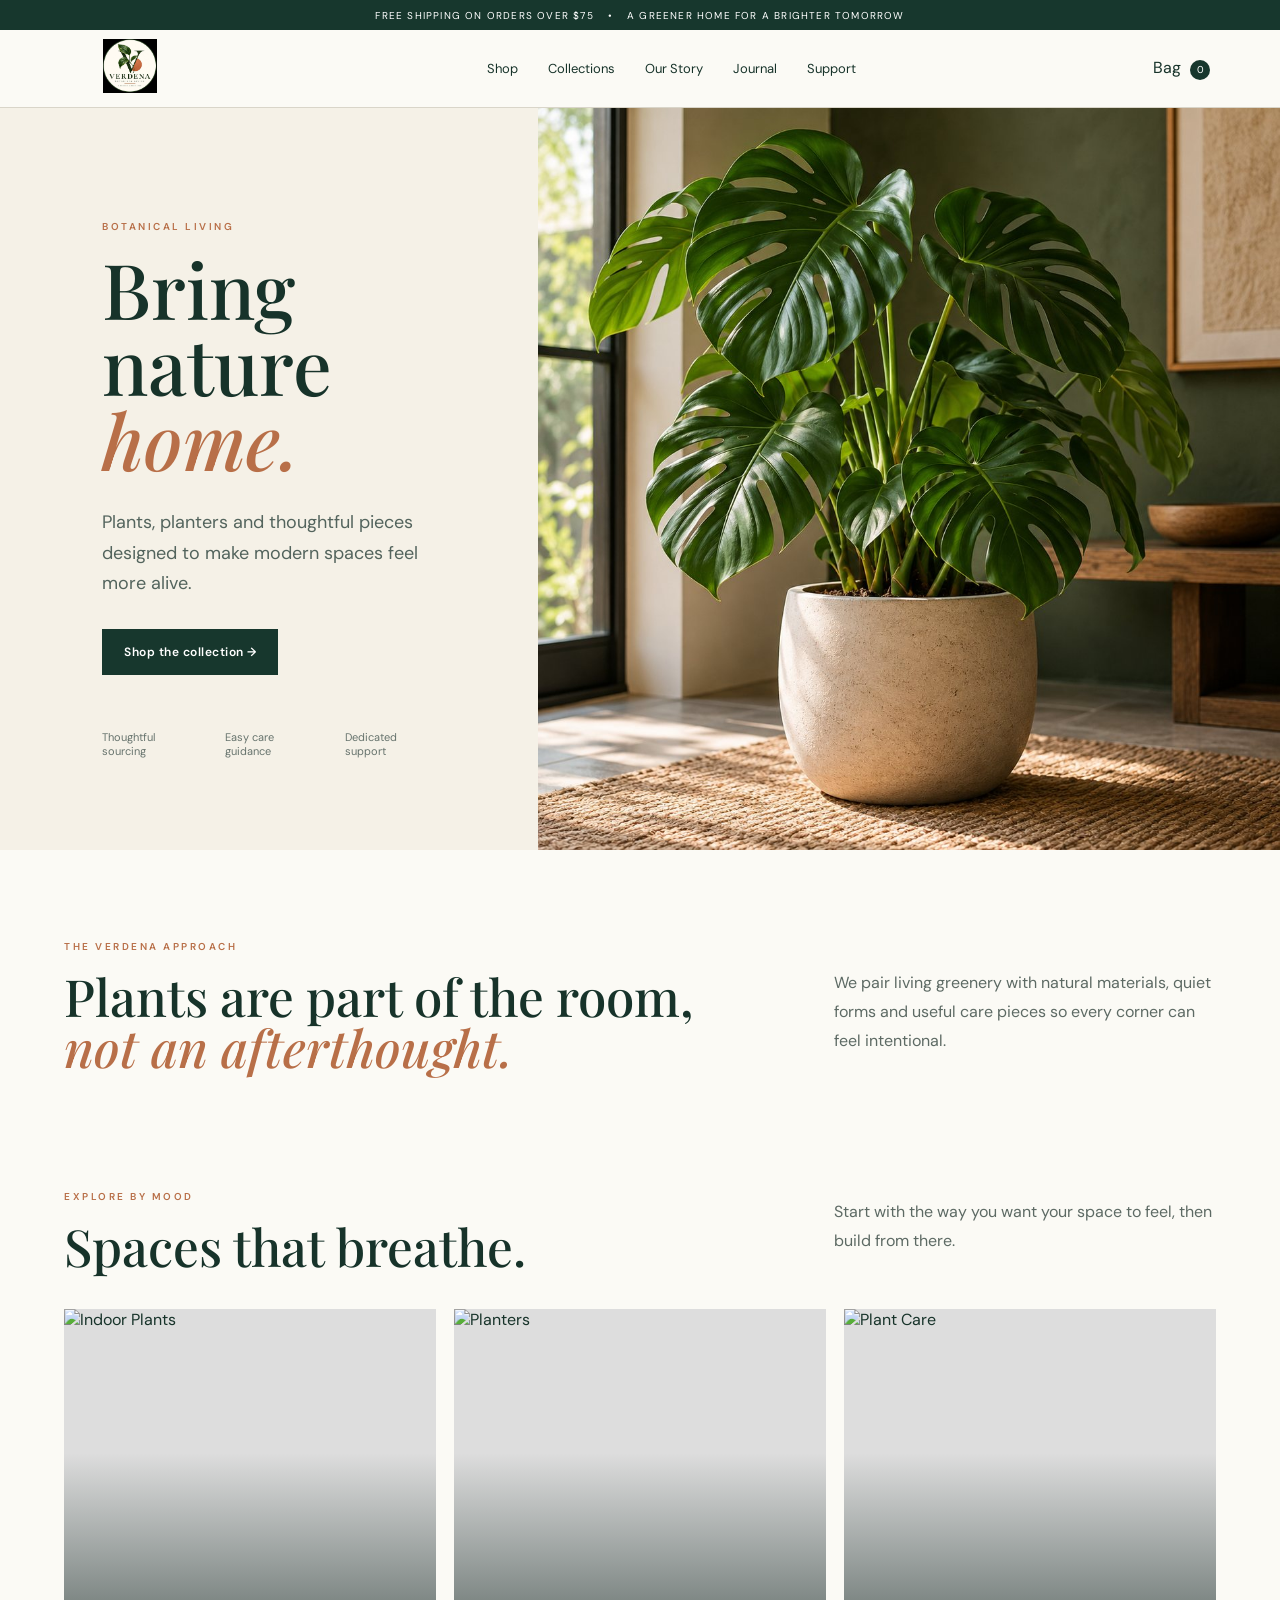
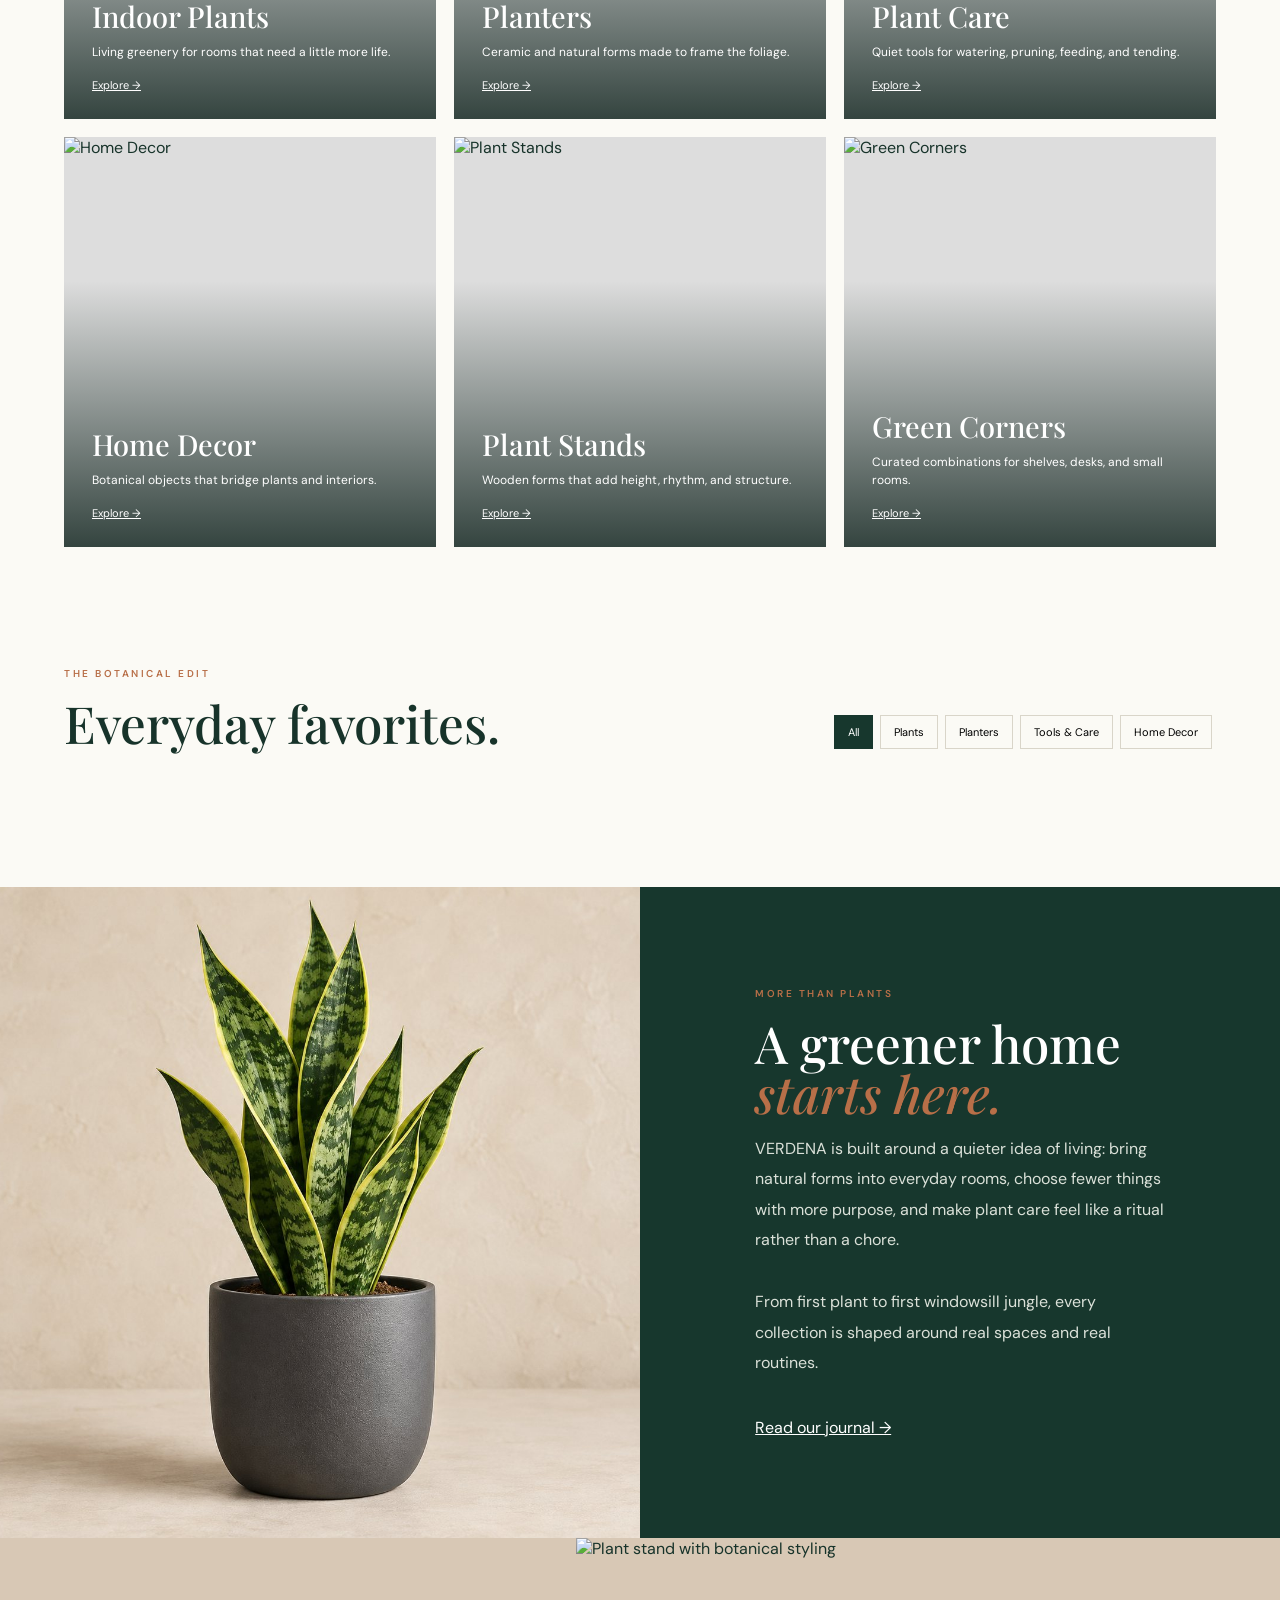
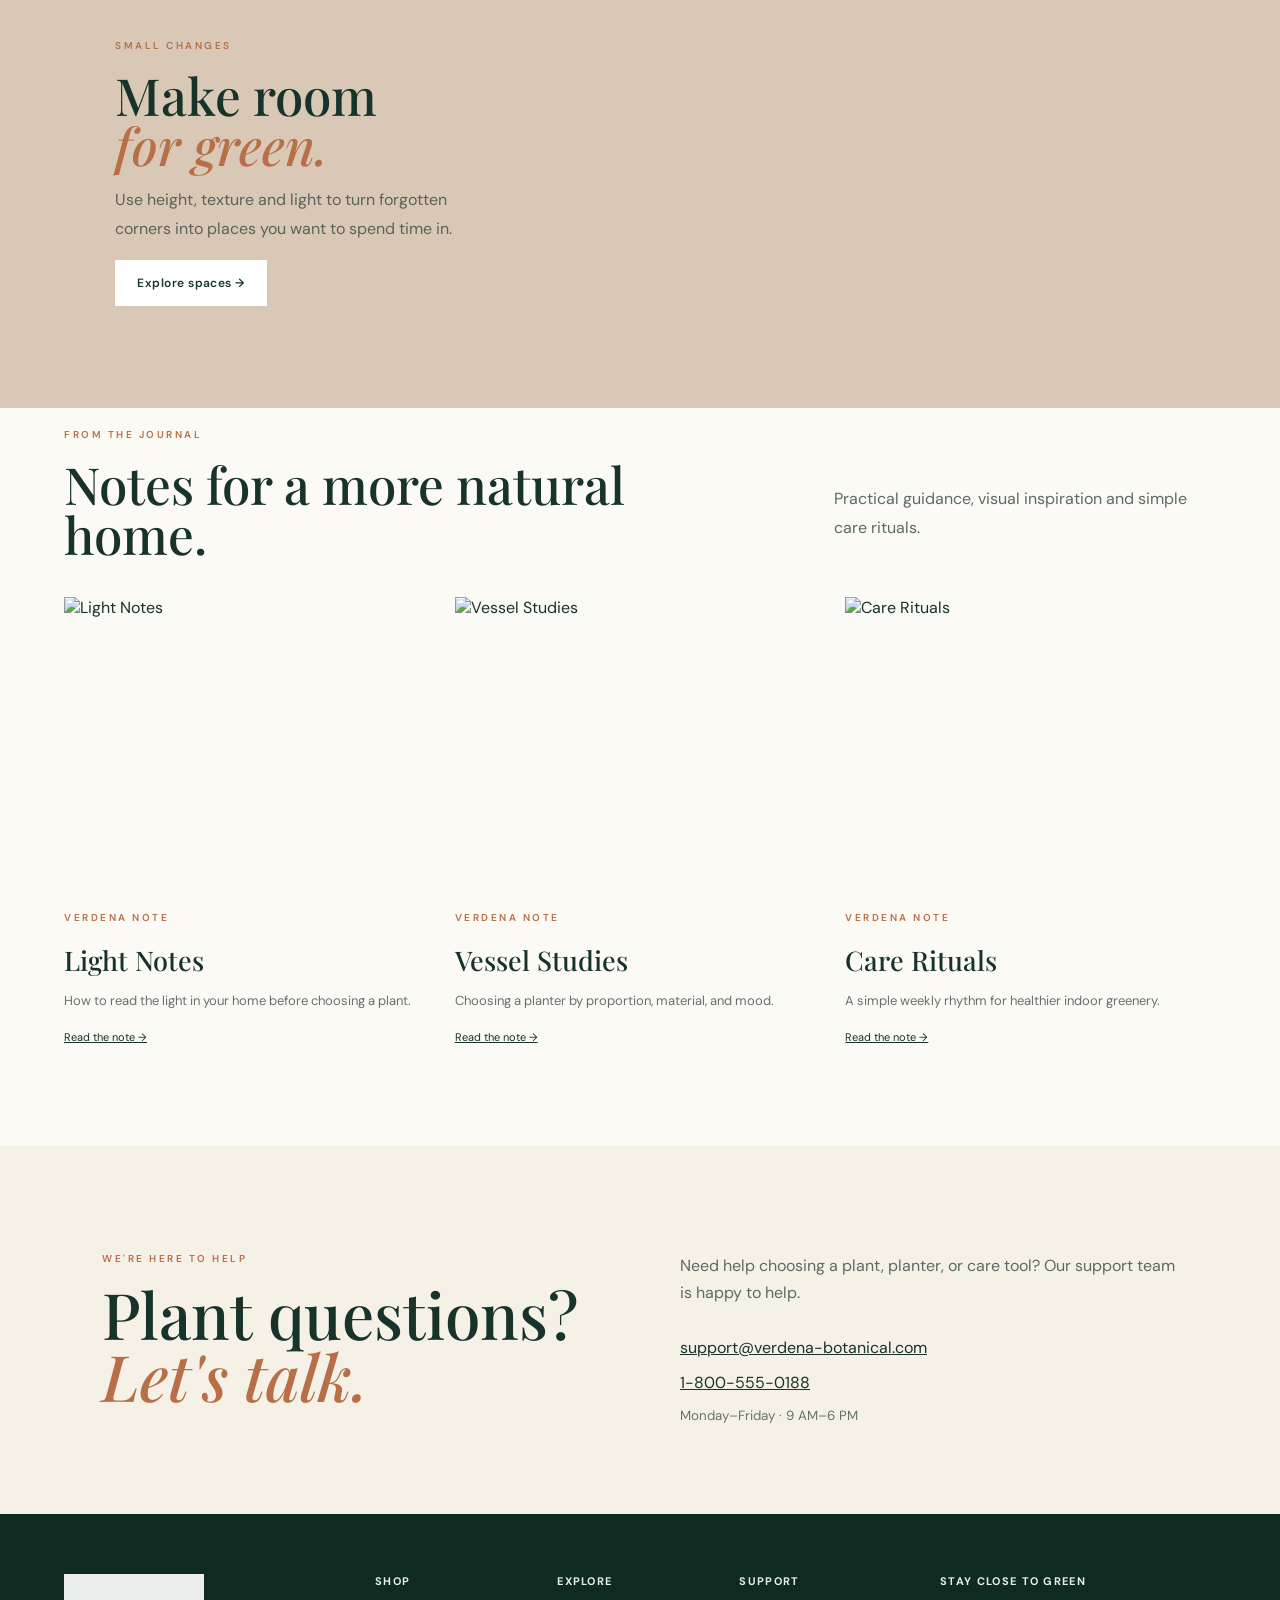
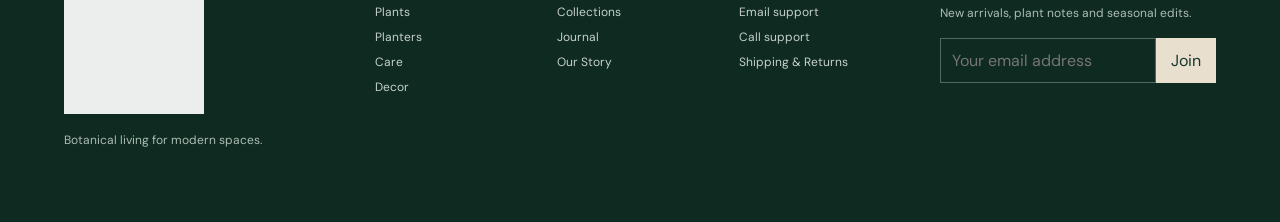
==== index.html @ c281c480 "Add files via upload" ====
<!doctype html>
<html lang="en">
<head>
<meta charset="utf-8">
<meta name="viewport" content="width=device-width, initial-scale=1">
<title>VERDENA — Botanical Living</title>
<meta name="description" content="VERDENA — plants, planters, botanical decor, and thoughtful care essentials for modern interiors.">
<link rel="icon" href="assets/brand/logo.png">
<link rel="stylesheet" href="styles.css">
</head>
<body>
<div class="announcement">FREE SHIPPING ON ORDERS OVER $75 <span>•</span> A GREENER HOME FOR A BRIGHTER TOMORROW</div>
<header class="site-header">
  <a class="brand" href="#top"><img src="assets/brand/logo.png" alt="VERDENA Botanical Living"></a>
  <nav>
    <a href="#shop">Shop</a><a href="#collections">Collections</a><a href="#story">Our Story</a><a href="#journal">Journal</a><a href="#support">Support</a>
  </nav>
  <button class="bag-btn" id="bagBtn">Bag <span id="bagCount">0</span></button>
</header>

<main id="top">
<section class="hero">
  <div class="hero-copy">
    <p class="eyebrow">BOTANICAL LIVING</p>
    <h1>Bring nature<br><em>home.</em></h1>
    <p class="hero-text">Plants, planters and thoughtful pieces designed to make modern spaces feel more alive.</p>
    <a class="button" href="#shop">Shop the collection →</a>
    <div class="hero-notes"><span>Thoughtful sourcing</span><span>Easy care guidance</span><span>Dedicated support</span></div>
  </div>
  <div class="hero-image">
    <img src="assets/products/monstera.jpg" alt="Monstera plant in a warm modern interior">
  </div>
</section>

<section class="intro">
  <div><p class="eyebrow">THE VERDENA APPROACH</p><h2>Plants are part of the room,<br><em>not an afterthought.</em></h2></div>
  <p>We pair living greenery with natural materials, quiet forms and useful care pieces so every corner can feel intentional.</p>
</section>

<section id="collections" class="collections">
  <div class="section-head"><div><p class="eyebrow">EXPLORE BY MOOD</p><h2>Spaces that breathe.</h2></div><p>Start with the way you want your space to feel, then build from there.</p></div>
  <div class="collection-grid">
<article class="collection-card"><img src="https://images.unsplash.com/photo-1736265488043-435d41bb6a5c?auto=format&fit=crop&fm=jpg&q=88&w=1600" alt="Indoor Plants"><div><h3>Indoor Plants</h3><p>Living greenery for rooms that need a little more life.</p><a href="#shop">Explore →</a></div></article><article class="collection-card"><img src="https://images.unsplash.com/photo-1615781749798-c01b1b64cfcf?auto=format&fit=crop&fm=jpg&q=88&w=1600" alt="Planters"><div><h3>Planters</h3><p>Ceramic and natural forms made to frame the foliage.</p><a href="#shop">Explore →</a></div></article><article class="collection-card"><img src="https://images.unsplash.com/photo-1569135393135-c151f480100b?auto=format&fit=crop&fm=jpg&q=88&w=1600" alt="Plant Care"><div><h3>Plant Care</h3><p>Quiet tools for watering, pruning, feeding, and tending.</p><a href="#shop">Explore →</a></div></article><article class="collection-card"><img src="https://images.unsplash.com/photo-1773995419788-451aec4bfdef?auto=format&fit=crop&fm=jpg&q=88&w=1600" alt="Home Decor"><div><h3>Home Decor</h3><p>Botanical objects that bridge plants and interiors.</p><a href="#shop">Explore →</a></div></article><article class="collection-card"><img src="https://images.unsplash.com/photo-1736265488043-435d41bb6a5c?auto=format&fit=crop&fm=jpg&q=88&w=1600" alt="Plant Stands"><div><h3>Plant Stands</h3><p>Wooden forms that add height, rhythm, and structure.</p><a href="#shop">Explore →</a></div></article><article class="collection-card"><img src="https://images.unsplash.com/photo-1736265488043-435d41bb6a5c?auto=format&fit=crop&fm=jpg&q=88&w=1600" alt="Green Corners"><div><h3>Green Corners</h3><p>Curated combinations for shelves, desks, and small rooms.</p><a href="#shop">Explore →</a></div></article></div></section>

<section id="shop" class="shop">
  <div class="section-head"><div><p class="eyebrow">THE BOTANICAL EDIT</p><h2>Everyday favorites.</h2></div>
  <div class="filters"><button class="filter active" data-filter="All">All</button><button class="filter" data-filter="Plants">Plants</button><button class="filter" data-filter="Planters">Planters</button><button class="filter" data-filter="Tools & Care">Tools & Care</button><button class="filter" data-filter="Home Decor">Home Decor</button></div></div>
  <div class="product-grid" id="productGrid"></div>
</section>

<section id="story" class="story">
  <div class="story-image"><img src="assets/products/snake-plant.jpg" alt="Snake plant in a charcoal planter"></div>
  <div class="story-copy"><p class="eyebrow">MORE THAN PLANTS</p><h2>A greener home<br><em>starts here.</em></h2>
  <p>VERDENA is built around a quieter idea of living: bring natural forms into everyday rooms, choose fewer things with more purpose, and make plant care feel like a ritual rather than a chore.</p>
  <p>From first plant to first windowsill jungle, every collection is shaped around real spaces and real routines.</p><a class="text-link" href="#journal">Read our journal →</a></div>
</section>

<section class="feature-band">
  <div><p class="eyebrow">SMALL CHANGES</p><h2>Make room<br><em>for green.</em></h2><p>Use height, texture and light to turn forgotten corners into places you want to spend time in.</p><a class="button light" href="#collections">Explore spaces →</a></div>
  <img src="https://images.unsplash.com/photo-1736265488043-435d41bb6a5c?auto=format&fit=crop&fm=jpg&q=88&w=1800" alt="Plant stand with botanical styling">
</section>

<section id="journal" class="journal">
  <div class="section-head"><div><p class="eyebrow">FROM THE JOURNAL</p><h2>Notes for a more natural home.</h2></div><p>Practical guidance, visual inspiration and simple care rituals.</p></div>
  <div class="journal-grid">
<article class="journal-card"><img src="https://images.unsplash.com/photo-1773995419788-451aec4bfdef?auto=format&fit=crop&fm=jpg&q=88&w=1600" alt="Light Notes"><p class="eyebrow">VERDENA NOTE</p><h3>Light Notes</h3><p>How to read the light in your home before choosing a plant.</p><a href="#support">Read the note →</a></article><article class="journal-card"><img src="https://images.unsplash.com/photo-1615781749798-c01b1b64cfcf?auto=format&fit=crop&fm=jpg&q=88&w=1600" alt="Vessel Studies"><p class="eyebrow">VERDENA NOTE</p><h3>Vessel Studies</h3><p>Choosing a planter by proportion, material, and mood.</p><a href="#support">Read the note →</a></article><article class="journal-card"><img src="https://images.unsplash.com/photo-1569135393135-c151f480100b?auto=format&fit=crop&fm=jpg&q=88&w=1600" alt="Care Rituals"><p class="eyebrow">VERDENA NOTE</p><h3>Care Rituals</h3><p>A simple weekly rhythm for healthier indoor greenery.</p><a href="#support">Read the note →</a></article></div></section>

<section id="support" class="support">
  <div><p class="eyebrow">WE'RE HERE TO HELP</p><h2>Plant questions?<br><em>Let's talk.</em></h2></div>
  <div><p>Need help choosing a plant, planter, or care tool? Our support team is happy to help.</p><a href="mailto:support@verdena-botanical.com">support@verdena-botanical.com</a><a href="tel:+18005550188">1-800-555-0188</a><small>Monday–Friday · 9 AM–6 PM</small></div>
</section>
</main>

<footer><div class="footer-brand"><img src="assets/brand/logo.png" alt="VERDENA"><p>Botanical living for modern spaces.</p></div><div><b>Shop</b><a href="#shop">Plants</a><a href="#shop">Planters</a><a href="#shop">Care</a><a href="#shop">Decor</a></div><div><b>Explore</b><a href="#collections">Collections</a><a href="#journal">Journal</a><a href="#story">Our Story</a></div><div><b>Support</b><a href="mailto:support@verdena-botanical.com">Email support</a><a href="tel:+18005550188">Call support</a><a href="#support">Shipping & Returns</a></div><div><b>Stay close to green</b><p>New arrivals, plant notes and seasonal edits.</p><form id="newsletter"><input type="email" placeholder="Your email address" required><button>Join</button></form></div></footer>
<div class="bag" id="bag"><div class="bag-panel"><button class="close" id="closeBag">×</button><p class="eyebrow">YOUR BAG</p><h2>A little more green.</h2><div id="bagItems"></div><div class="bag-total"><span>Total</span><strong id="bagTotal">$0.00</strong></div><a class="button" href="mailto:support@verdena-botanical.com?subject=VERDENA%20Order%20Request">Contact support to order →</a></div></div>
<script src="app.js"></script>
</body></html>
---- styles.css ----
@import url('https://fonts.googleapis.com/css2?family=DM+Sans:wght@400;500;600&family=Playfair+Display:ital,wght@0,500;0,600;1,500;1,600&display=swap');
:root{--forest:#17372d;--moss:#667255;--sage:#9da68e;--terra:#b86f48;--cream:#f5f1e7;--paper:#fbfaf5;--ink:#17332a;--line:#d9d5c9}
*{box-sizing:border-box}html{scroll-behavior:smooth}body{margin:0;background:var(--paper);color:var(--ink);font-family:"DM Sans",sans-serif}a{text-decoration:none;color:inherit}button,input{font:inherit}.announcement{height:30px;background:var(--forest);color:#fff;display:flex;align-items:center;justify-content:center;gap:14px;font-size:10px;letter-spacing:.12em}.site-header{height:78px;background:rgba(251,250,245,.96);backdrop-filter:blur(10px);display:flex;align-items:center;justify-content:space-between;padding:0 5vw;border-bottom:1px solid var(--line);position:sticky;top:0;z-index:20}.brand img{width:132px;max-height:54px;object-fit:contain}.site-header nav{display:flex;gap:30px;font-size:13px}.site-header nav a:hover,.text-link:hover{color:var(--terra)}.bag-btn{border:0;background:transparent;color:var(--ink);cursor:pointer}.bag-btn span{display:inline-grid;place-items:center;background:var(--forest);color:#fff;border-radius:50%;width:20px;height:20px;margin-left:5px;font-size:10px}.hero{display:grid;grid-template-columns:42% 58%;min-height:650px;background:var(--cream)}.hero-copy{padding:100px 8vw 80px;display:flex;flex-direction:column;justify-content:center}.eyebrow{font-size:10px;letter-spacing:.25em;font-weight:600;color:var(--terra);margin:0 0 18px}.hero h1,h2{font-family:"Playfair Display",serif;font-weight:500;line-height:.98;margin:0;font-size:clamp(48px,6vw,88px)}em{color:var(--terra)}.hero-text{max-width:520px;font-size:18px;line-height:1.7;color:#53645d;margin:30px 0}.button{display:inline-flex;align-items:center;justify-content:center;width:max-content;background:var(--forest);color:#fff;padding:15px 22px;font-size:12px;font-weight:600;letter-spacing:.04em}.button.light{background:#fff;color:var(--forest)}.hero-notes{display:flex;gap:28px;margin-top:55px;font-size:11px;color:#66736d}.hero-image{min-height:650px;overflow:hidden}.hero-image img{width:100%;height:100%;display:block;object-fit:cover;object-position:center}.intro,.section-head{display:grid;grid-template-columns:1.3fr .7fr;gap:60px;padding:90px 5vw}.intro{background:var(--paper);align-items:end}.intro h2,.section-head h2{font-size:clamp(38px,4vw,62px)}.intro>p,.section-head>p{line-height:1.8;color:#5d6a64;max-width:480px}.collections,.shop,.journal{padding:20px 5vw 100px}.section-head{padding:0 0 38px;align-items:end}.collection-grid{display:grid;grid-template-columns:repeat(3,1fr);gap:18px}.collection-card{position:relative;min-height:410px;overflow:hidden;background:#ddd}.collection-card img{width:100%;height:100%;display:block;object-fit:cover;transition:transform .5s}.collection-card:hover img{transform:scale(1.035)}.collection-card:after{content:"";position:absolute;inset:35% 0 0;background:linear-gradient(transparent,rgba(10,30,24,.8))}.collection-card>div{position:absolute;z-index:2;left:28px;right:28px;bottom:25px;color:#fff}.collection-card h3{font:500 29px "Playfair Display",serif;margin:0 0 8px}.collection-card p{font-size:12px;line-height:1.5;max-width:330px;margin:0 0 12px}.collection-card a{font-size:11px;text-decoration:underline}.filters{display:flex;flex-wrap:wrap;gap:7px}.filter{border:1px solid var(--line);background:transparent;padding:9px 13px;font-size:11px;cursor:pointer}.filter.active,.filter:hover{background:var(--forest);color:#fff;border-color:var(--forest)}.product-grid{display:grid;grid-template-columns:repeat(4,1fr);gap:18px}.product{background:#f0ede4;padding:12px}.product-image{aspect-ratio:1/1;overflow:hidden;background:#e7e2d7}.product-image img{width:100%;height:100%;display:block;object-fit:cover;object-position:center}.product h3{font:500 20px "Playfair Display",serif;margin:16px 2px 6px}.product-meta{display:flex;justify-content:space-between;align-items:center;font-size:11px;color:#65716b}.add{border:0;background:transparent;text-decoration:underline;cursor:pointer;color:var(--ink)}.story{display:grid;grid-template-columns:1fr 1fr;background:var(--forest);color:#fff}.story-image{min-height:620px}.story-image img{width:100%;height:100%;object-fit:cover;display:block}.story-copy{padding:100px 9vw;display:flex;flex-direction:column;justify-content:center}.story-copy h2{font-size:clamp(42px,4vw,64px)}.story-copy p:not(.eyebrow){color:#dbe1d9;line-height:1.9;max-width:520px}.story-copy .text-link{margin-top:22px;text-decoration:underline}.feature-band{display:grid;grid-template-columns:45% 55%;background:#d8c8b5}.feature-band>div{padding:80px 9vw;display:flex;flex-direction:column;justify-content:center}.feature-band h2{font-size:clamp(42px,4vw,64px)}.feature-band p:not(.eyebrow){line-height:1.8;color:#5b625b;max-width:480px}.feature-band img{width:100%;height:100%;min-height:470px;object-fit:cover}.journal-grid{display:grid;grid-template-columns:repeat(3,1fr);gap:20px}.journal-card img{width:100%;aspect-ratio:1.25;object-fit:cover;display:block;margin-bottom:18px}.journal-card h3{font:500 27px "Playfair Display",serif;margin:0 0 8px}.journal-card>p:not(.eyebrow){font-size:13px;line-height:1.6;color:#68726d}.journal-card a{font-size:11px;text-decoration:underline}.support{display:grid;grid-template-columns:1fr 1fr;gap:80px;padding:90px 8vw;background:var(--cream);align-items:center}.support h2{font-size:clamp(42px,5vw,70px)}.support>div:last-child{display:flex;flex-direction:column;gap:14px}.support>div:last-child p{line-height:1.7;color:#5d6a64}.support a{font-size:16px;text-decoration:underline}.support small{color:#68736d}footer{background:#0e2a21;color:#e9eee8;padding:60px 5vw;display:grid;grid-template-columns:1.5fr .8fr .8fr .9fr 1.5fr;gap:35px}footer img{width:140px;filter:brightness(0) invert(1);opacity:.92}footer p{color:#aebdb4;font-size:12px;line-height:1.6}footer b{display:block;font-size:11px;letter-spacing:.12em;text-transform:uppercase;margin-bottom:16px}footer>div:not(:first-child)>a{display:block;font-size:12px;color:#c7d2cc;margin:9px 0}form{display:flex;margin-top:15px}input{min-width:0;flex:1;border:1px solid #53695f;background:transparent;color:#fff;padding:11px}form button{border:0;background:#e8dfce;color:var(--forest);padding:0 15px}.bag{position:fixed;inset:0;background:rgba(7,25,19,.45);opacity:0;pointer-events:none;transition:.25s;z-index:50}.bag.open{opacity:1;pointer-events:auto}.bag-panel{margin-left:auto;width:min(440px,100%);height:100%;background:var(--paper);padding:42px;overflow:auto;position:relative}.close{position:absolute;right:24px;top:20px;border:0;background:transparent;font-size:30px;cursor:pointer}.bag-panel h2{font-size:46px}.bag-item{display:flex;gap:15px;padding:18px 0;border-bottom:1px solid var(--line)}.bag-item img{width:72px;height:72px;object-fit:cover}.bag-total{display:flex;justify-content:space-between;padding:24px 0 30px;font-size:14px}.bag-panel .button{width:100%}@media(max-width:900px){.site-header nav{display:none}.hero,.story,.feature-band,.support{grid-template-columns:1fr}.hero-image{min-height:430px;order:-1}.hero-copy{padding:70px 7vw}.collection-grid,.journal-grid{grid-template-columns:1fr 1fr}.product-grid{grid-template-columns:repeat(2,1fr)}.intro,.section-head{grid-template-columns:1fr;padding-left:0;padding-right:0}.collections,.shop,.journal{padding-left:5vw;padding-right:5vw}footer{grid-template-columns:1fr 1fr}.story-image{min-height:420px}.feature-band>div{padding:70px 8vw}}@media(max-width:560px){.hero-notes{flex-direction:column;gap:10px;margin-top:35px}.collection-grid,.journal-grid,.product-grid{grid-template-columns:1fr}.collection-card{min-height:360px}.section-head{gap:25px}.filters{justify-content:flex-start}.support{padding:70px 7vw}.site-header{padding:0 4vw}.brand img{width:112px}footer{grid-template-columns:1fr}.feature-band img{min-height:330px}}
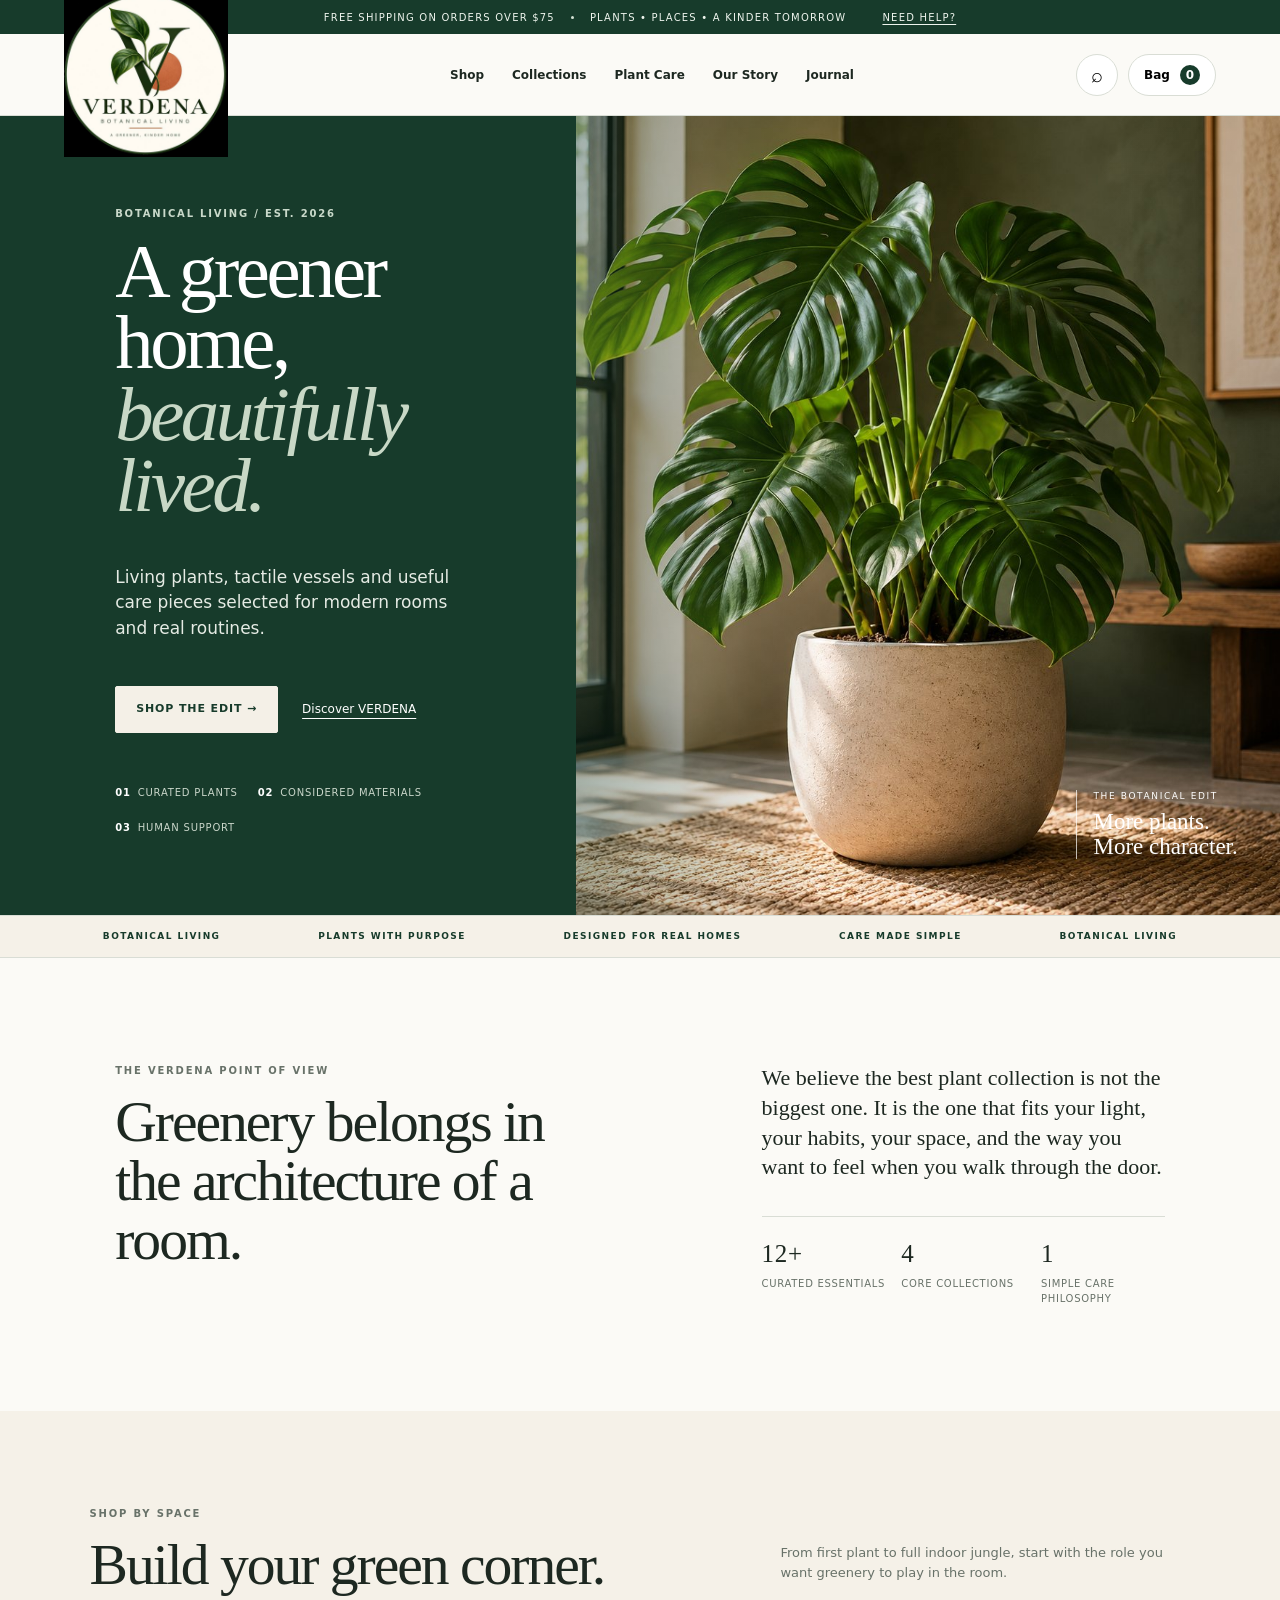
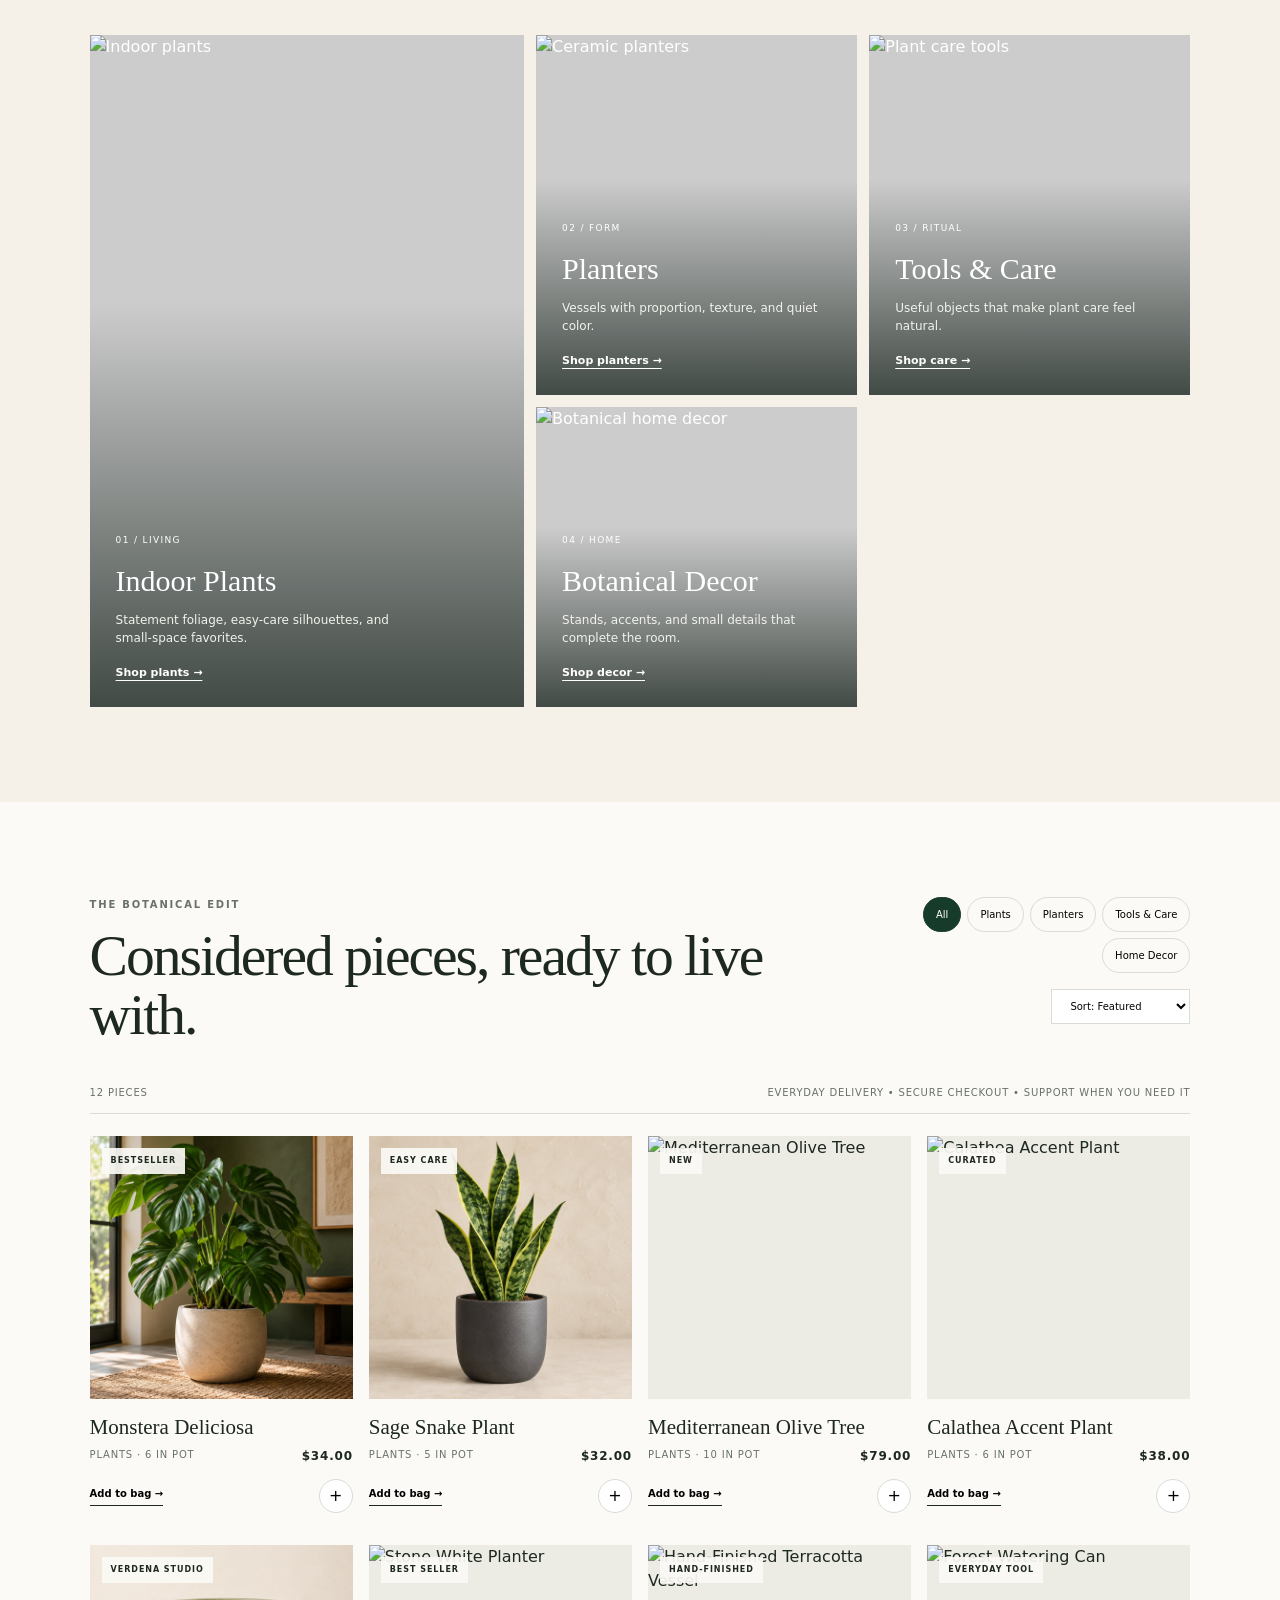
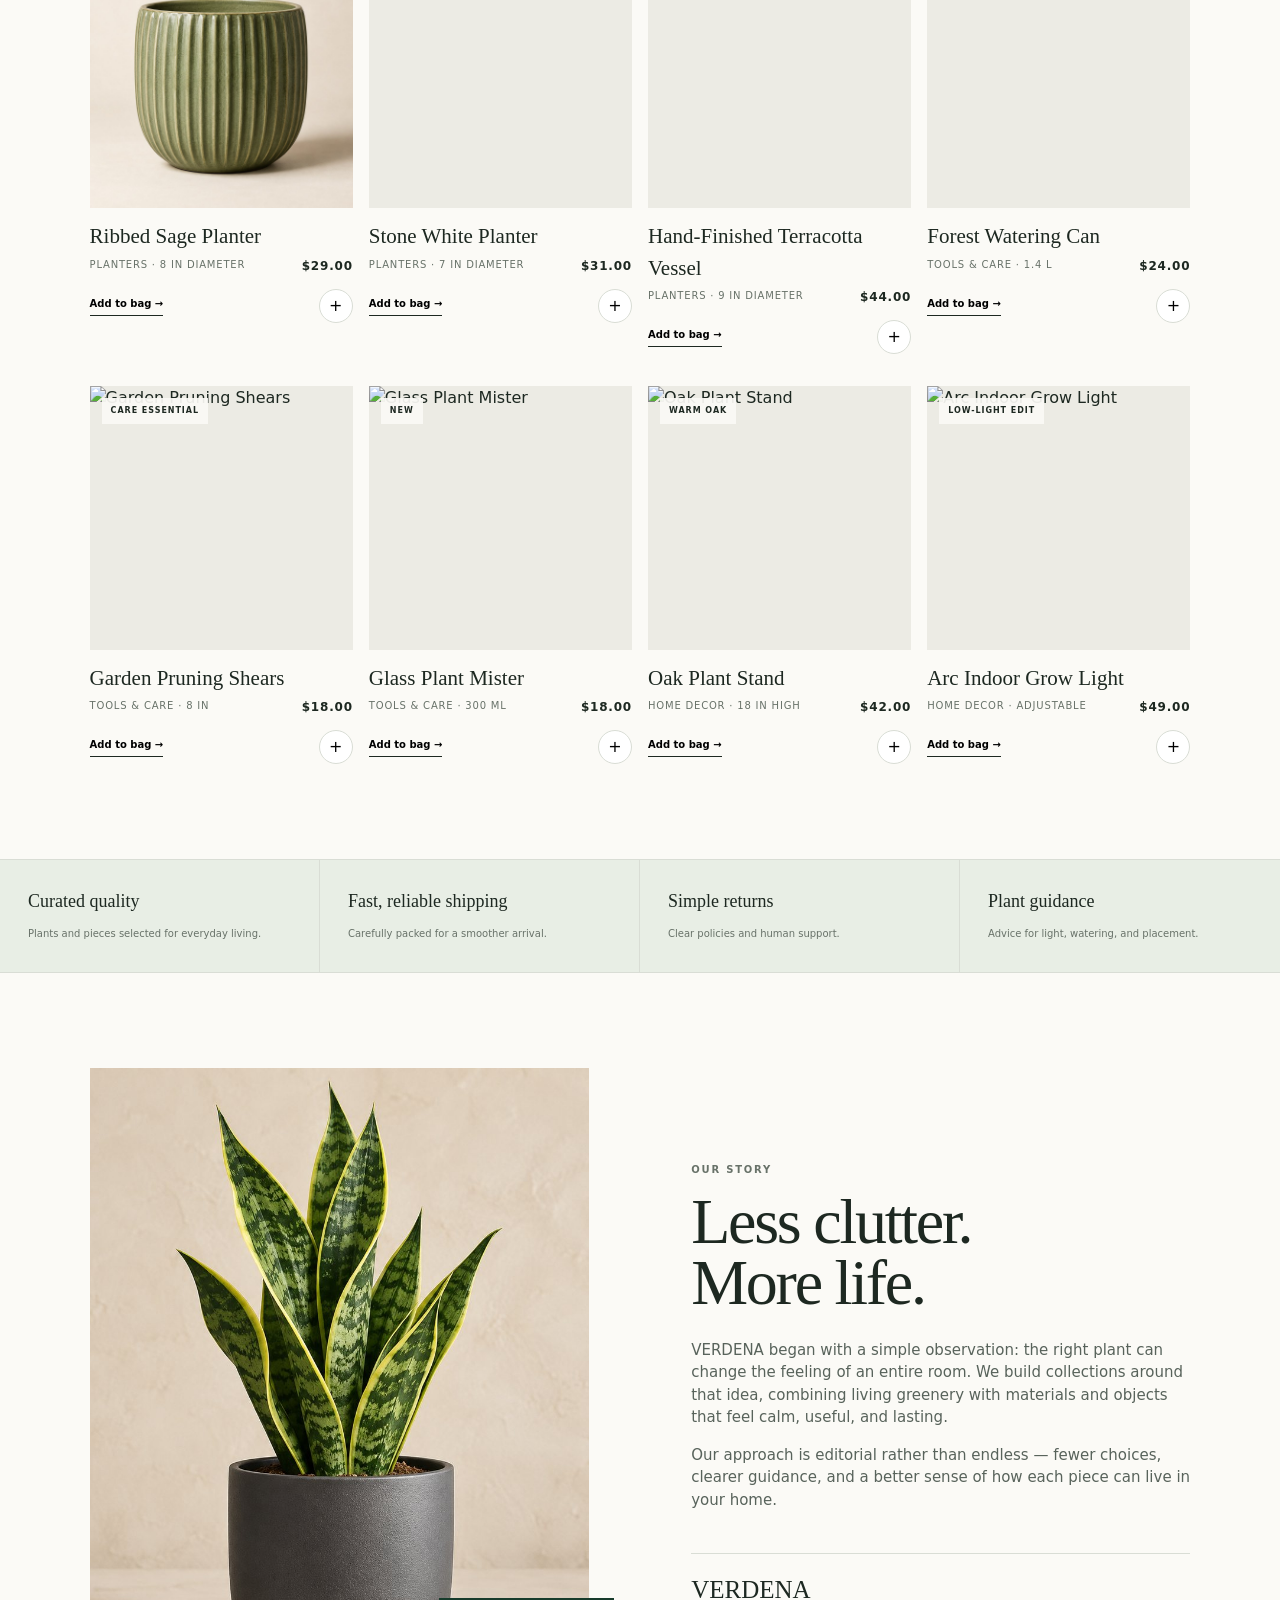
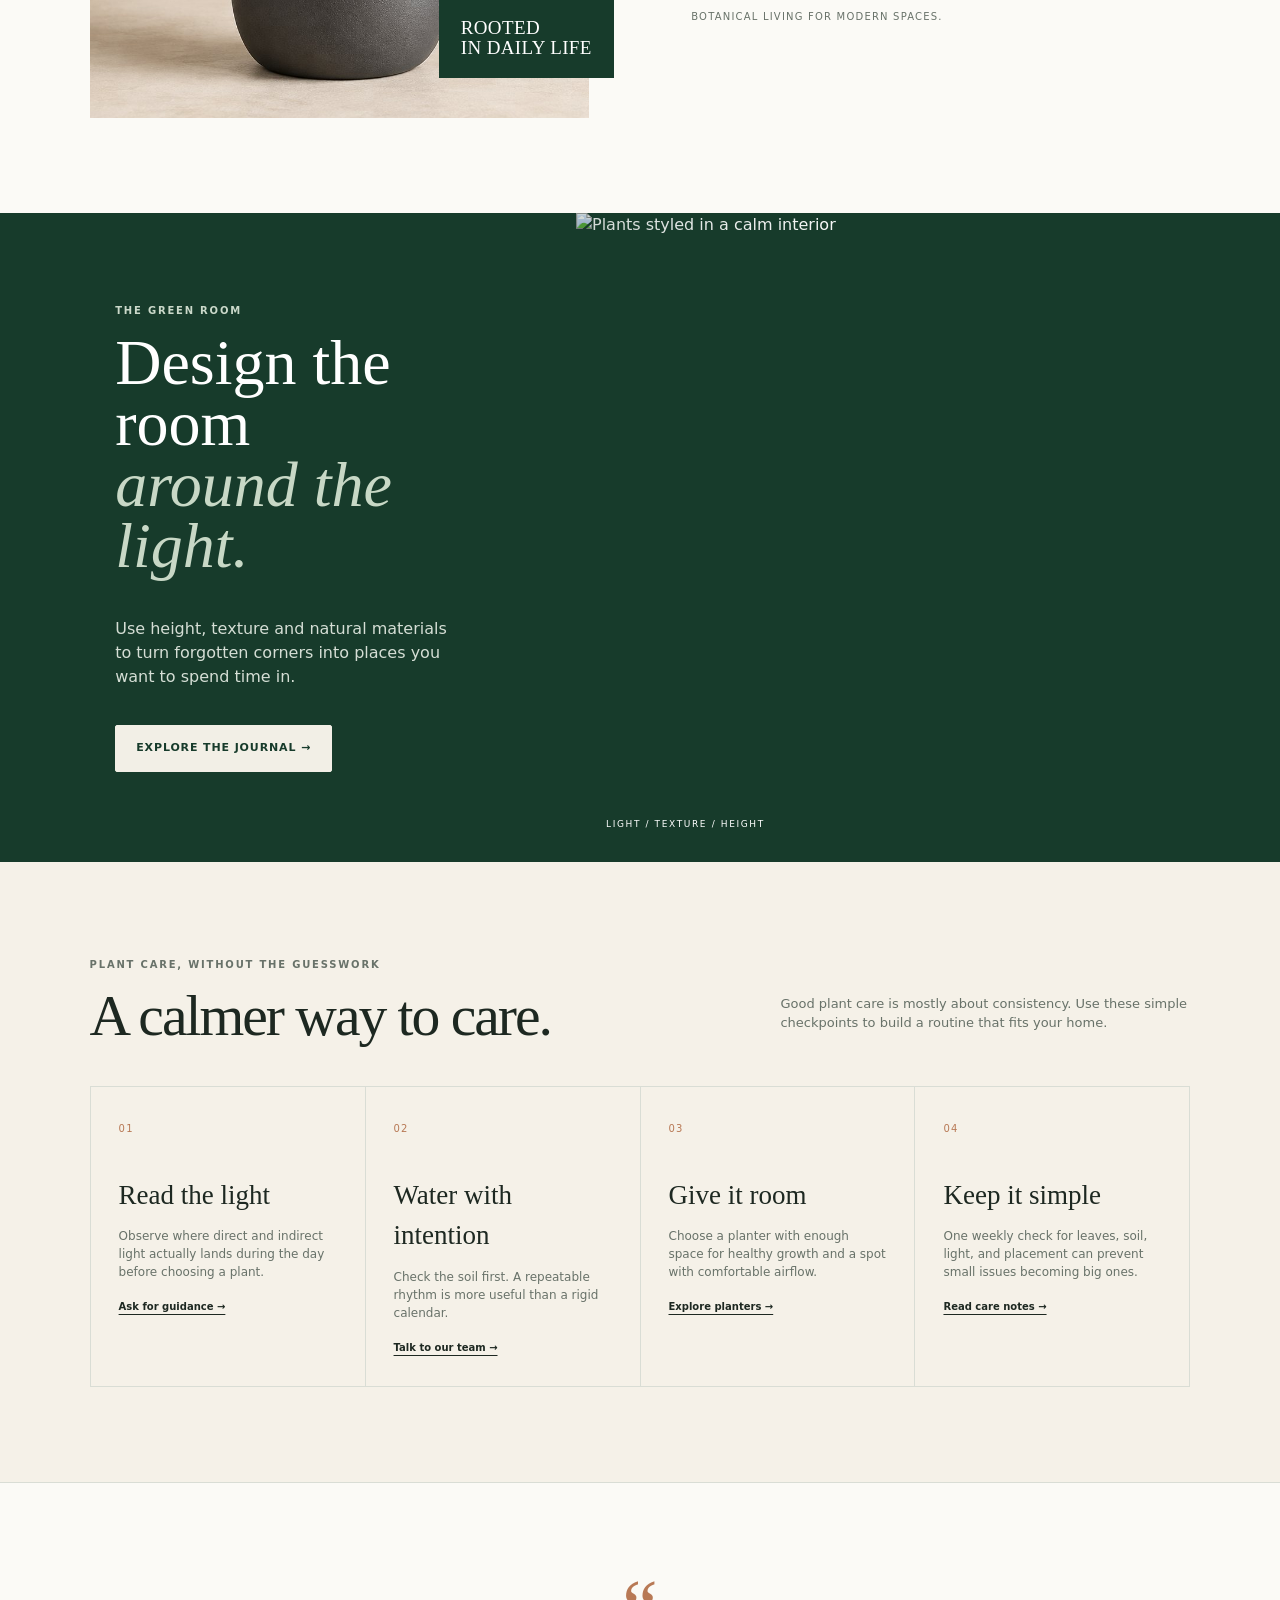
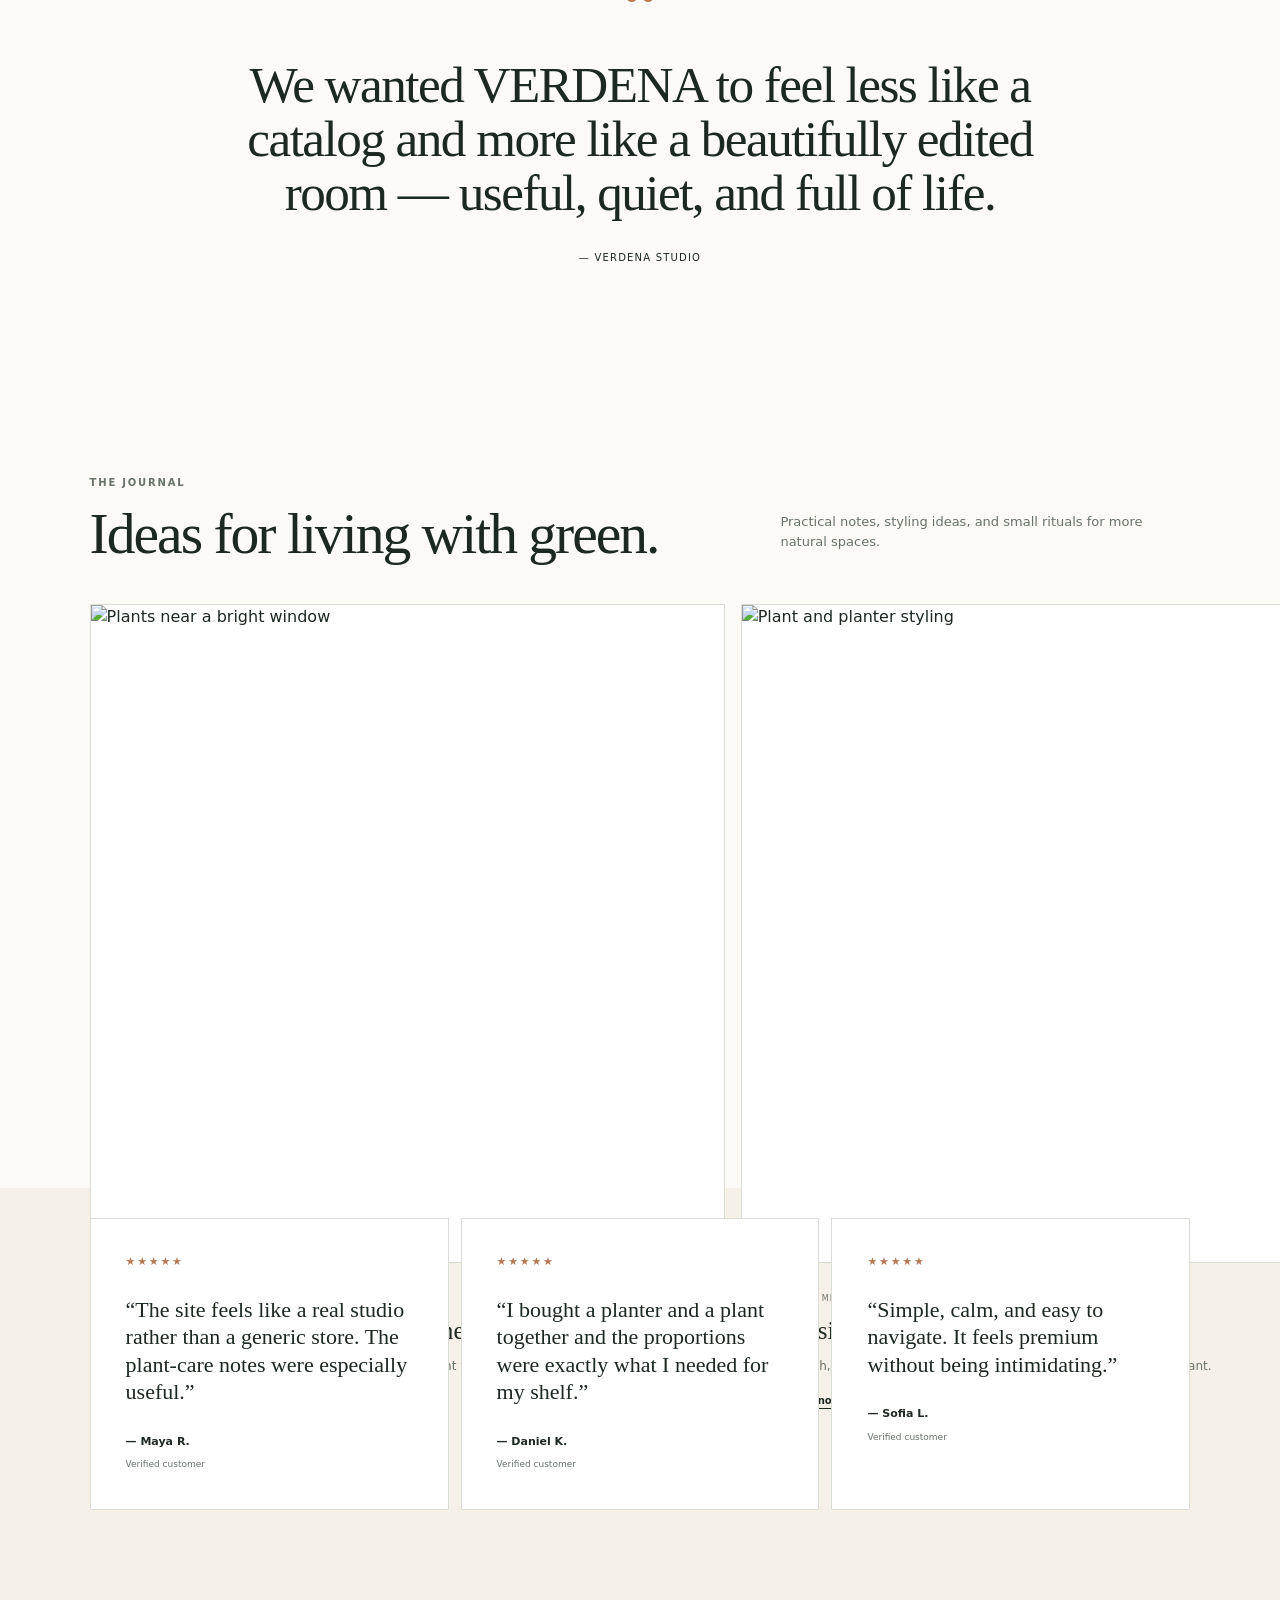
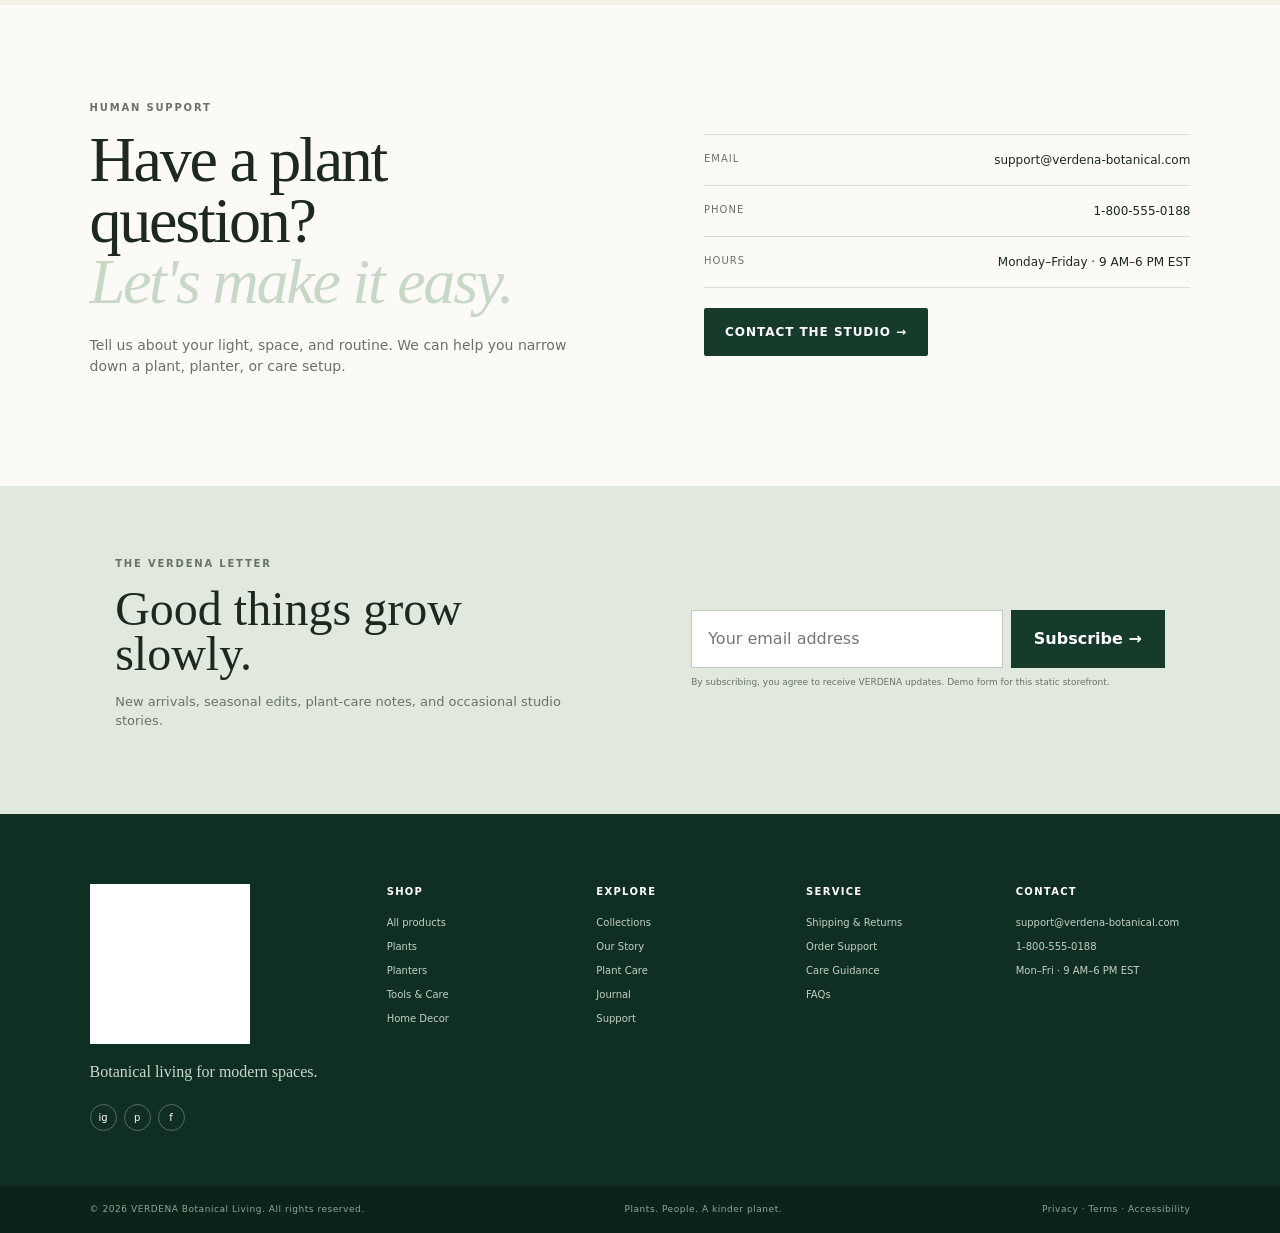
==== commit 86ed5eea: "Add files via upload" ====
--- a/index.html
+++ b/index.html
@@ -4,74 +4,52 @@
 <meta charset="utf-8">
 <meta name="viewport" content="width=device-width, initial-scale=1">
 <title>VERDENA — Botanical Living</title>
-<meta name="description" content="VERDENA — plants, planters, botanical decor, and thoughtful care essentials for modern interiors.">
+<meta name="description" content="VERDENA is a botanical living store for plants, planters, plant care, and considered home decor.">
+<meta name="theme-color" content="#173b2b">
 <link rel="icon" href="assets/brand/logo.png">
+<link rel="preconnect" href="https://images.unsplash.com">
 <link rel="stylesheet" href="styles.css">
 </head>
 <body>
-<div class="announcement">FREE SHIPPING ON ORDERS OVER $75 <span>•</span> A GREENER HOME FOR A BRIGHTER TOMORROW</div>
+<div class="announcement"><span>FREE SHIPPING ON ORDERS OVER $75</span><i></i><span>PLANTS • PLACES • A KINDER TOMORROW</span><a href="#support">Need help?</a></div>
 <header class="site-header">
   <a class="brand" href="#top"><img src="assets/brand/logo.png" alt="VERDENA Botanical Living"></a>
-  <nav>
-    <a href="#shop">Shop</a><a href="#collections">Collections</a><a href="#story">Our Story</a><a href="#journal">Journal</a><a href="#support">Support</a>
+  <nav class="desktop-nav" aria-label="Primary navigation">
+    <a href="#shop">Shop</a><a href="#collections">Collections</a><a href="#care">Plant Care</a><a href="#story">Our Story</a><a href="#journal">Journal</a>
   </nav>
-  <button class="bag-btn" id="bagBtn">Bag <span id="bagCount">0</span></button>
+  <div class="header-actions"><button class="icon-btn" id="searchBtn" aria-label="Search">⌕</button><button class="bag-btn" id="bagBtn">Bag <span id="bagCount">0</span></button></div>
 </header>
-
+<div class="searchbar" id="searchbar"><input id="searchInput" type="search" placeholder="Search plants, planters, care..." aria-label="Search products"><button id="clearSearch">Clear</button></div>
 <main id="top">
 <section class="hero">
-  <div class="hero-copy">
-    <p class="eyebrow">BOTANICAL LIVING</p>
-    <h1>Bring nature<br><em>home.</em></h1>
-    <p class="hero-text">Plants, planters and thoughtful pieces designed to make modern spaces feel more alive.</p>
-    <a class="button" href="#shop">Shop the collection →</a>
-    <div class="hero-notes"><span>Thoughtful sourcing</span><span>Easy care guidance</span><span>Dedicated support</span></div>
-  </div>
-  <div class="hero-image">
-    <img src="assets/products/monstera.jpg" alt="Monstera plant in a warm modern interior">
-  </div>
+  <div class="hero-copy"><p class="eyebrow">BOTANICAL LIVING / EST. 2026</p><h1>A greener home,<br><em>beautifully lived.</em></h1><p class="hero-text">Living plants, tactile vessels and useful care pieces selected for modern rooms and real routines.</p><div class="hero-actions"><a class="button" href="#shop">Shop the edit →</a><a class="text-link" href="#story">Discover VERDENA</a></div><div class="hero-trust"><span><b>01</b> Curated plants</span><span><b>02</b> Considered materials</span><span><b>03</b> Human support</span></div></div>
+  <div class="hero-visual"><img src="assets/products/monstera.jpg" alt="Monstera plant styled in a warm modern interior"><div class="hero-caption"><span>THE BOTANICAL EDIT</span><strong>More plants.<br>More character.</strong></div></div>
 </section>
-
-<section class="intro">
-  <div><p class="eyebrow">THE VERDENA APPROACH</p><h2>Plants are part of the room,<br><em>not an afterthought.</em></h2></div>
-  <p>We pair living greenery with natural materials, quiet forms and useful care pieces so every corner can feel intentional.</p>
-</section>
-
-<section id="collections" class="collections">
-  <div class="section-head"><div><p class="eyebrow">EXPLORE BY MOOD</p><h2>Spaces that breathe.</h2></div><p>Start with the way you want your space to feel, then build from there.</p></div>
-  <div class="collection-grid">
-<article class="collection-card"><img src="https://images.unsplash.com/photo-1736265488043-435d41bb6a5c?auto=format&fit=crop&fm=jpg&q=88&w=1600" alt="Indoor Plants"><div><h3>Indoor Plants</h3><p>Living greenery for rooms that need a little more life.</p><a href="#shop">Explore →</a></div></article><article class="collection-card"><img src="https://images.unsplash.com/photo-1615781749798-c01b1b64cfcf?auto=format&fit=crop&fm=jpg&q=88&w=1600" alt="Planters"><div><h3>Planters</h3><p>Ceramic and natural forms made to frame the foliage.</p><a href="#shop">Explore →</a></div></article><article class="collection-card"><img src="https://images.unsplash.com/photo-1569135393135-c151f480100b?auto=format&fit=crop&fm=jpg&q=88&w=1600" alt="Plant Care"><div><h3>Plant Care</h3><p>Quiet tools for watering, pruning, feeding, and tending.</p><a href="#shop">Explore →</a></div></article><article class="collection-card"><img src="https://images.unsplash.com/photo-1773995419788-451aec4bfdef?auto=format&fit=crop&fm=jpg&q=88&w=1600" alt="Home Decor"><div><h3>Home Decor</h3><p>Botanical objects that bridge plants and interiors.</p><a href="#shop">Explore →</a></div></article><article class="collection-card"><img src="https://images.unsplash.com/photo-1736265488043-435d41bb6a5c?auto=format&fit=crop&fm=jpg&q=88&w=1600" alt="Plant Stands"><div><h3>Plant Stands</h3><p>Wooden forms that add height, rhythm, and structure.</p><a href="#shop">Explore →</a></div></article><article class="collection-card"><img src="https://images.unsplash.com/photo-1736265488043-435d41bb6a5c?auto=format&fit=crop&fm=jpg&q=88&w=1600" alt="Green Corners"><div><h3>Green Corners</h3><p>Curated combinations for shelves, desks, and small rooms.</p><a href="#shop">Explore →</a></div></article></div></section>
-
-<section id="shop" class="shop">
-  <div class="section-head"><div><p class="eyebrow">THE BOTANICAL EDIT</p><h2>Everyday favorites.</h2></div>
-  <div class="filters"><button class="filter active" data-filter="All">All</button><button class="filter" data-filter="Plants">Plants</button><button class="filter" data-filter="Planters">Planters</button><button class="filter" data-filter="Tools & Care">Tools & Care</button><button class="filter" data-filter="Home Decor">Home Decor</button></div></div>
-  <div class="product-grid" id="productGrid"></div>
-</section>
-
-<section id="story" class="story">
-  <div class="story-image"><img src="assets/products/snake-plant.jpg" alt="Snake plant in a charcoal planter"></div>
-  <div class="story-copy"><p class="eyebrow">MORE THAN PLANTS</p><h2>A greener home<br><em>starts here.</em></h2>
-  <p>VERDENA is built around a quieter idea of living: bring natural forms into everyday rooms, choose fewer things with more purpose, and make plant care feel like a ritual rather than a chore.</p>
-  <p>From first plant to first windowsill jungle, every collection is shaped around real spaces and real routines.</p><a class="text-link" href="#journal">Read our journal →</a></div>
-</section>
-
-<section class="feature-band">
-  <div><p class="eyebrow">SMALL CHANGES</p><h2>Make room<br><em>for green.</em></h2><p>Use height, texture and light to turn forgotten corners into places you want to spend time in.</p><a class="button light" href="#collections">Explore spaces →</a></div>
-  <img src="https://images.unsplash.com/photo-1736265488043-435d41bb6a5c?auto=format&fit=crop&fm=jpg&q=88&w=1800" alt="Plant stand with botanical styling">
-</section>
-
-<section id="journal" class="journal">
-  <div class="section-head"><div><p class="eyebrow">FROM THE JOURNAL</p><h2>Notes for a more natural home.</h2></div><p>Practical guidance, visual inspiration and simple care rituals.</p></div>
-  <div class="journal-grid">
-<article class="journal-card"><img src="https://images.unsplash.com/photo-1773995419788-451aec4bfdef?auto=format&fit=crop&fm=jpg&q=88&w=1600" alt="Light Notes"><p class="eyebrow">VERDENA NOTE</p><h3>Light Notes</h3><p>How to read the light in your home before choosing a plant.</p><a href="#support">Read the note →</a></article><article class="journal-card"><img src="https://images.unsplash.com/photo-1615781749798-c01b1b64cfcf?auto=format&fit=crop&fm=jpg&q=88&w=1600" alt="Vessel Studies"><p class="eyebrow">VERDENA NOTE</p><h3>Vessel Studies</h3><p>Choosing a planter by proportion, material, and mood.</p><a href="#support">Read the note →</a></article><article class="journal-card"><img src="https://images.unsplash.com/photo-1569135393135-c151f480100b?auto=format&fit=crop&fm=jpg&q=88&w=1600" alt="Care Rituals"><p class="eyebrow">VERDENA NOTE</p><h3>Care Rituals</h3><p>A simple weekly rhythm for healthier indoor greenery.</p><a href="#support">Read the note →</a></article></div></section>
-
-<section id="support" class="support">
-  <div><p class="eyebrow">WE'RE HERE TO HELP</p><h2>Plant questions?<br><em>Let's talk.</em></h2></div>
-  <div><p>Need help choosing a plant, planter, or care tool? Our support team is happy to help.</p><a href="mailto:support@verdena-botanical.com">support@verdena-botanical.com</a><a href="tel:+18005550188">1-800-555-0188</a><small>Monday–Friday · 9 AM–6 PM</small></div>
-</section>
+<section class="marquee"><span>BOTANICAL LIVING</span><span>PLANTS WITH PURPOSE</span><span>DESIGNED FOR REAL HOMES</span><span>CARE MADE SIMPLE</span><span>BOTANICAL LIVING</span></section>
+<section class="intro"><div><p class="eyebrow">THE VERDENA POINT OF VIEW</p><h2>Greenery belongs in the architecture of a room.</h2></div><div class="intro-copy"><p>We believe the best plant collection is not the biggest one. It is the one that fits your light, your habits, your space, and the way you want to feel when you walk through the door.</p><div class="mini-stats"><span><strong>12+</strong> curated essentials</span><span><strong>4</strong> core collections</span><span><strong>1</strong> simple care philosophy</span></div></div></section>
+<section id="collections" class="section collections"><div class="section-head"><div><p class="eyebrow">SHOP BY SPACE</p><h2>Build your green corner.</h2></div><p>From first plant to full indoor jungle, start with the role you want greenery to play in the room.</p></div><div class="collection-grid">
+<article class="collection-card tall"><img src="https://images.unsplash.com/photo-1736265488043-435d41bb6a5c?auto=format&fit=crop&fm=jpg&q=88&w=1500" alt="Indoor plants"><div><small>01 / LIVING</small><h3>Indoor Plants</h3><p>Statement foliage, easy-care silhouettes, and small-space favorites.</p><a href="#shop" data-jump="Plants">Shop plants →</a></div></article>
+<article class="collection-card"><img src="https://images.unsplash.com/photo-1615781749798-c01b1b64cfcf?auto=format&fit=crop&fm=jpg&q=88&w=1500" alt="Ceramic planters"><div><small>02 / FORM</small><h3>Planters</h3><p>Vessels with proportion, texture, and quiet color.</p><a href="#shop" data-jump="Planters">Shop planters →</a></div></article>
+<article class="collection-card"><img src="https://images.unsplash.com/photo-1569135393135-c151f480100b?auto=format&fit=crop&fm=jpg&q=88&w=1500" alt="Plant care tools"><div><small>03 / RITUAL</small><h3>Tools & Care</h3><p>Useful objects that make plant care feel natural.</p><a href="#shop" data-jump="Tools & Care">Shop care →</a></div></article>
+<article class="collection-card"><img src="https://images.unsplash.com/photo-1761083042225-ed8fae388971?auto=format&fit=crop&fm=jpg&q=88&w=1500" alt="Botanical home decor"><div><small>04 / HOME</small><h3>Botanical Decor</h3><p>Stands, accents, and small details that complete the room.</p><a href="#shop" data-jump="Home Decor">Shop decor →</a></div></article>
+</div></section>
+<section id="shop" class="section shop"><div class="section-head shop-head"><div><p class="eyebrow">THE BOTANICAL EDIT</p><h2>Considered pieces, ready to live with.</h2></div><div class="shop-tools"><div class="filters"><button class="filter active" data-filter="All">All</button><button class="filter" data-filter="Plants">Plants</button><button class="filter" data-filter="Planters">Planters</button><button class="filter" data-filter="Tools & Care">Tools & Care</button><button class="filter" data-filter="Home Decor">Home Decor</button></div><select id="sortSelect" aria-label="Sort products"><option value="featured">Sort: Featured</option><option value="low">Price: Low to high</option><option value="high">Price: High to low</option><option value="name">Name: A–Z</option></select></div></div><div class="result-line"><span id="resultCount">12 pieces</span><span>Everyday delivery • Secure checkout • Support when you need it</span></div><div class="product-grid" id="productGrid"></div></section>
+<section class="service-strip"><div><b>Curated quality</b><span>Plants and pieces selected for everyday living.</span></div><div><b>Fast, reliable shipping</b><span>Carefully packed for a smoother arrival.</span></div><div><b>Simple returns</b><span>Clear policies and human support.</span></div><div><b>Plant guidance</b><span>Advice for light, watering, and placement.</span></div></section>
+<section id="story" class="story section"><div class="story-visual"><img src="assets/products/snake-plant.jpg" alt="Snake plant in a neutral planter"><div class="story-stamp">ROOTED<br>IN DAILY LIFE</div></div><div class="story-copy"><p class="eyebrow">OUR STORY</p><h2>Less clutter.<br>More life.</h2><p>VERDENA began with a simple observation: the right plant can change the feeling of an entire room. We build collections around that idea, combining living greenery with materials and objects that feel calm, useful, and lasting.</p><p>Our approach is editorial rather than endless — fewer choices, clearer guidance, and a better sense of how each piece can live in your home.</p><div class="signature"><span>VERDENA</span><small>Botanical living for modern spaces.</small></div></div></section>
+<section class="editorial-band"><div><p class="eyebrow">THE GREEN ROOM</p><h2>Design the room<br><em>around the light.</em></h2><p>Use height, texture and natural materials to turn forgotten corners into places you want to spend time in.</p><a class="button light" href="#journal">Explore the journal →</a></div><div class="editorial-image"><img src="https://images.unsplash.com/photo-1736265488043-435d41bb6a5c?auto=format&fit=crop&fm=jpg&q=88&w=1600" alt="Plants styled in a calm interior"><span>LIGHT / TEXTURE / HEIGHT</span></div></section>
+<section id="care" class="section care"><div class="section-head"><div><p class="eyebrow">PLANT CARE, WITHOUT THE GUESSWORK</p><h2>A calmer way to care.</h2></div><p>Good plant care is mostly about consistency. Use these simple checkpoints to build a routine that fits your home.</p></div><div class="care-grid"><article><span>01</span><h3>Read the light</h3><p>Observe where direct and indirect light actually lands during the day before choosing a plant.</p><a href="#support">Ask for guidance →</a></article><article><span>02</span><h3>Water with intention</h3><p>Check the soil first. A repeatable rhythm is more useful than a rigid calendar.</p><a href="#support">Talk to our team →</a></article><article><span>03</span><h3>Give it room</h3><p>Choose a planter with enough space for healthy growth and a spot with comfortable airflow.</p><a href="#shop">Explore planters →</a></article><article><span>04</span><h3>Keep it simple</h3><p>One weekly check for leaves, soil, light, and placement can prevent small issues becoming big ones.</p><a href="#journal">Read care notes →</a></article></div></section>
+<section class="quote-section"><div class="quote-mark">“</div><blockquote>We wanted VERDENA to feel less like a catalog and more like a beautifully edited room — useful, quiet, and full of life.</blockquote><p>— VERDENA Studio</p></section>
+<section id="journal" class="section journal"><div class="section-head"><div><p class="eyebrow">THE JOURNAL</p><h2>Ideas for living with green.</h2></div><p>Practical notes, styling ideas, and small rituals for more natural spaces.</p></div><div class="journal-grid">
+<article class="journal-card"><img src="https://images.unsplash.com/photo-1773995419788-451aec4bfdef?auto=format&fit=crop&fm=jpg&q=88&w=1500" alt="Plants near a bright window"><div><small>CARE / 06 MIN</small><h3>How to read the light in your home</h3><p>A room-by-room approach to choosing plants by the light you already have.</p><a href="#support">Read the note →</a></div></article>
+<article class="journal-card"><img src="https://images.unsplash.com/photo-1615781749798-c01b1b64cfcf?auto=format&fit=crop&fm=jpg&q=88&w=1500" alt="Plant and planter styling"><div><small>STYLE / 04 MIN</small><h3>Choosing a planter by proportion</h3><p>How width, height, texture, and negative space change the feel of a plant.</p><a href="#support">Read the note →</a></div></article>
+<article class="journal-card"><img src="https://images.unsplash.com/photo-1569135393135-c151f480100b?auto=format&fit=crop&fm=jpg&q=88&w=1500" alt="Plant care tools"><div><small>RITUAL / 05 MIN</small><h3>The Sunday plant-care reset</h3><p>A short weekly rhythm for healthier leaves, cleaner pots, and calmer spaces.</p><a href="#support">Read the note →</a></div></article>
+</div></section>
+<section class="testimonial-grid section"><article><div class="stars">★★★★★</div><p>“The site feels like a real studio rather than a generic store. The plant-care notes were especially useful.”</p><b>— Maya R.</b><small>Verified customer</small></article><article><div class="stars">★★★★★</div><p>“I bought a planter and a plant together and the proportions were exactly what I needed for my shelf.”</p><b>— Daniel K.</b><small>Verified customer</small></article><article><div class="stars">★★★★★</div><p>“Simple, calm, and easy to navigate. It feels premium without being intimidating.”</p><b>— Sofia L.</b><small>Verified customer</small></article></section>
+<section id="support" class="support section"><div><p class="eyebrow">HUMAN SUPPORT</p><h2>Have a plant question?<br><em>Let's make it easy.</em></h2><p class="support-lead">Tell us about your light, space, and routine. We can help you narrow down a plant, planter, or care setup.</p></div><div class="support-card"><div><span>Email</span><a href="mailto:support@verdena-botanical.com">support@verdena-botanical.com</a></div><div><span>Phone</span><a href="tel:+18005550188">1-800-555-0188</a></div><div><span>Hours</span><p>Monday–Friday · 9 AM–6 PM EST</p></div><a class="button" href="mailto:support@verdena-botanical.com?subject=VERDENA%20Plant%20Question">Contact the studio →</a></div></section>
+<section class="newsletter"><div><p class="eyebrow">THE VERDENA LETTER</p><h2>Good things grow slowly.</h2><p>New arrivals, seasonal edits, plant-care notes, and occasional studio stories.</p></div><form id="newsletter"><input type="email" placeholder="Your email address" required><button type="submit">Subscribe →</button><small>By subscribing, you agree to receive VERDENA updates. Demo form for this static storefront.</small></form></section>
 </main>
-
-<footer><div class="footer-brand"><img src="assets/brand/logo.png" alt="VERDENA"><p>Botanical living for modern spaces.</p></div><div><b>Shop</b><a href="#shop">Plants</a><a href="#shop">Planters</a><a href="#shop">Care</a><a href="#shop">Decor</a></div><div><b>Explore</b><a href="#collections">Collections</a><a href="#journal">Journal</a><a href="#story">Our Story</a></div><div><b>Support</b><a href="mailto:support@verdena-botanical.com">Email support</a><a href="tel:+18005550188">Call support</a><a href="#support">Shipping & Returns</a></div><div><b>Stay close to green</b><p>New arrivals, plant notes and seasonal edits.</p><form id="newsletter"><input type="email" placeholder="Your email address" required><button>Join</button></form></div></footer>
-<div class="bag" id="bag"><div class="bag-panel"><button class="close" id="closeBag">×</button><p class="eyebrow">YOUR BAG</p><h2>A little more green.</h2><div id="bagItems"></div><div class="bag-total"><span>Total</span><strong id="bagTotal">$0.00</strong></div><a class="button" href="mailto:support@verdena-botanical.com?subject=VERDENA%20Order%20Request">Contact support to order →</a></div></div>
+<footer><div class="footer-top"><div class="footer-brand"><img src="assets/brand/logo.png" alt="VERDENA"><p>Botanical living for modern spaces.</p><div class="socials"><a href="#" aria-label="Instagram">ig</a><a href="#" aria-label="Pinterest">p</a><a href="#" aria-label="Facebook">f</a></div></div><div><b>Shop</b><a href="#shop">All products</a><a href="#shop">Plants</a><a href="#shop">Planters</a><a href="#shop">Tools & Care</a><a href="#shop">Home Decor</a></div><div><b>Explore</b><a href="#collections">Collections</a><a href="#story">Our Story</a><a href="#care">Plant Care</a><a href="#journal">Journal</a><a href="#support">Support</a></div><div><b>Service</b><a href="#support">Shipping & Returns</a><a href="#support">Order Support</a><a href="#support">Care Guidance</a><a href="#support">FAQs</a></div><div><b>Contact</b><a href="mailto:support@verdena-botanical.com">support@verdena-botanical.com</a><a href="tel:+18005550188">1-800-555-0188</a><span>Mon–Fri · 9 AM–6 PM EST</span></div></div><div class="footer-bottom"><span>© 2026 VERDENA Botanical Living. All rights reserved.</span><span>Plants. People. A kinder planet.</span><span>Privacy · Terms · Accessibility</span></div></footer>
+<div class="bag-overlay" id="bagOverlay"><aside class="bag-panel" aria-label="Shopping bag"><button class="close" id="closeBag" aria-label="Close bag">×</button><p class="eyebrow">YOUR BAG</p><h2>Selected for your space.</h2><div id="bagItems"></div><div class="bag-total"><span>Subtotal</span><strong id="bagTotal">$0.00</strong></div><p class="bag-note">Shipping is free on orders over $75.</p><a class="button" href="mailto:support@verdena-botanical.com?subject=VERDENA%20Order%20Request">Request an order →</a></aside></div>
+<div class="product-modal" id="productModal"><div class="modal-card"><button class="close" id="closeModal">×</button><div id="modalContent"></div></div></div>
 <script src="app.js"></script>
-</body></html>+</body></html>
--- a/styles.css
+++ b/styles.css
@@ -1,3 +1 @@
-@import url('https://fonts.googleapis.com/css2?family=DM+Sans:wght@400;500;600&family=Playfair+Display:ital,wght@0,500;0,600;1,500;1,600&display=swap');
-:root{--forest:#17372d;--moss:#667255;--sage:#9da68e;--terra:#b86f48;--cream:#f5f1e7;--paper:#fbfaf5;--ink:#17332a;--line:#d9d5c9}
-*{box-sizing:border-box}html{scroll-behavior:smooth}body{margin:0;background:var(--paper);color:var(--ink);font-family:"DM Sans",sans-serif}a{text-decoration:none;color:inherit}button,input{font:inherit}.announcement{height:30px;background:var(--forest);color:#fff;display:flex;align-items:center;justify-content:center;gap:14px;font-size:10px;letter-spacing:.12em}.site-header{height:78px;background:rgba(251,250,245,.96);backdrop-filter:blur(10px);display:flex;align-items:center;justify-content:space-between;padding:0 5vw;border-bottom:1px solid var(--line);position:sticky;top:0;z-index:20}.brand img{width:132px;max-height:54px;object-fit:contain}.site-header nav{display:flex;gap:30px;font-size:13px}.site-header nav a:hover,.text-link:hover{color:var(--terra)}.bag-btn{border:0;background:transparent;color:var(--ink);cursor:pointer}.bag-btn span{display:inline-grid;place-items:center;background:var(--forest);color:#fff;border-radius:50%;width:20px;height:20px;margin-left:5px;font-size:10px}.hero{display:grid;grid-template-columns:42% 58%;min-height:650px;background:var(--cream)}.hero-copy{padding:100px 8vw 80px;display:flex;flex-direction:column;justify-content:center}.eyebrow{font-size:10px;letter-spacing:.25em;font-weight:600;color:var(--terra);margin:0 0 18px}.hero h1,h2{font-family:"Playfair Display",serif;font-weight:500;line-height:.98;margin:0;font-size:clamp(48px,6vw,88px)}em{color:var(--terra)}.hero-text{max-width:520px;font-size:18px;line-height:1.7;color:#53645d;margin:30px 0}.button{display:inline-flex;align-items:center;justify-content:center;width:max-content;background:var(--forest);color:#fff;padding:15px 22px;font-size:12px;font-weight:600;letter-spacing:.04em}.button.light{background:#fff;color:var(--forest)}.hero-notes{display:flex;gap:28px;margin-top:55px;font-size:11px;color:#66736d}.hero-image{min-height:650px;overflow:hidden}.hero-image img{width:100%;height:100%;display:block;object-fit:cover;object-position:center}.intro,.section-head{display:grid;grid-template-columns:1.3fr .7fr;gap:60px;padding:90px 5vw}.intro{background:var(--paper);align-items:end}.intro h2,.section-head h2{font-size:clamp(38px,4vw,62px)}.intro>p,.section-head>p{line-height:1.8;color:#5d6a64;max-width:480px}.collections,.shop,.journal{padding:20px 5vw 100px}.section-head{padding:0 0 38px;align-items:end}.collection-grid{display:grid;grid-template-columns:repeat(3,1fr);gap:18px}.collection-card{position:relative;min-height:410px;overflow:hidden;background:#ddd}.collection-card img{width:100%;height:100%;display:block;object-fit:cover;transition:transform .5s}.collection-card:hover img{transform:scale(1.035)}.collection-card:after{content:"";position:absolute;inset:35% 0 0;background:linear-gradient(transparent,rgba(10,30,24,.8))}.collection-card>div{position:absolute;z-index:2;left:28px;right:28px;bottom:25px;color:#fff}.collection-card h3{font:500 29px "Playfair Display",serif;margin:0 0 8px}.collection-card p{font-size:12px;line-height:1.5;max-width:330px;margin:0 0 12px}.collection-card a{font-size:11px;text-decoration:underline}.filters{display:flex;flex-wrap:wrap;gap:7px}.filter{border:1px solid var(--line);background:transparent;padding:9px 13px;font-size:11px;cursor:pointer}.filter.active,.filter:hover{background:var(--forest);color:#fff;border-color:var(--forest)}.product-grid{display:grid;grid-template-columns:repeat(4,1fr);gap:18px}.product{background:#f0ede4;padding:12px}.product-image{aspect-ratio:1/1;overflow:hidden;background:#e7e2d7}.product-image img{width:100%;height:100%;display:block;object-fit:cover;object-position:center}.product h3{font:500 20px "Playfair Display",serif;margin:16px 2px 6px}.product-meta{display:flex;justify-content:space-between;align-items:center;font-size:11px;color:#65716b}.add{border:0;background:transparent;text-decoration:underline;cursor:pointer;color:var(--ink)}.story{display:grid;grid-template-columns:1fr 1fr;background:var(--forest);color:#fff}.story-image{min-height:620px}.story-image img{width:100%;height:100%;object-fit:cover;display:block}.story-copy{padding:100px 9vw;display:flex;flex-direction:column;justify-content:center}.story-copy h2{font-size:clamp(42px,4vw,64px)}.story-copy p:not(.eyebrow){color:#dbe1d9;line-height:1.9;max-width:520px}.story-copy .text-link{margin-top:22px;text-decoration:underline}.feature-band{display:grid;grid-template-columns:45% 55%;background:#d8c8b5}.feature-band>div{padding:80px 9vw;display:flex;flex-direction:column;justify-content:center}.feature-band h2{font-size:clamp(42px,4vw,64px)}.feature-band p:not(.eyebrow){line-height:1.8;color:#5b625b;max-width:480px}.feature-band img{width:100%;height:100%;min-height:470px;object-fit:cover}.journal-grid{display:grid;grid-template-columns:repeat(3,1fr);gap:20px}.journal-card img{width:100%;aspect-ratio:1.25;object-fit:cover;display:block;margin-bottom:18px}.journal-card h3{font:500 27px "Playfair Display",serif;margin:0 0 8px}.journal-card>p:not(.eyebrow){font-size:13px;line-height:1.6;color:#68726d}.journal-card a{font-size:11px;text-decoration:underline}.support{display:grid;grid-template-columns:1fr 1fr;gap:80px;padding:90px 8vw;background:var(--cream);align-items:center}.support h2{font-size:clamp(42px,5vw,70px)}.support>div:last-child{display:flex;flex-direction:column;gap:14px}.support>div:last-child p{line-height:1.7;color:#5d6a64}.support a{font-size:16px;text-decoration:underline}.support small{color:#68736d}footer{background:#0e2a21;color:#e9eee8;padding:60px 5vw;display:grid;grid-template-columns:1.5fr .8fr .8fr .9fr 1.5fr;gap:35px}footer img{width:140px;filter:brightness(0) invert(1);opacity:.92}footer p{color:#aebdb4;font-size:12px;line-height:1.6}footer b{display:block;font-size:11px;letter-spacing:.12em;text-transform:uppercase;margin-bottom:16px}footer>div:not(:first-child)>a{display:block;font-size:12px;color:#c7d2cc;margin:9px 0}form{display:flex;margin-top:15px}input{min-width:0;flex:1;border:1px solid #53695f;background:transparent;color:#fff;padding:11px}form button{border:0;background:#e8dfce;color:var(--forest);padding:0 15px}.bag{position:fixed;inset:0;background:rgba(7,25,19,.45);opacity:0;pointer-events:none;transition:.25s;z-index:50}.bag.open{opacity:1;pointer-events:auto}.bag-panel{margin-left:auto;width:min(440px,100%);height:100%;background:var(--paper);padding:42px;overflow:auto;position:relative}.close{position:absolute;right:24px;top:20px;border:0;background:transparent;font-size:30px;cursor:pointer}.bag-panel h2{font-size:46px}.bag-item{display:flex;gap:15px;padding:18px 0;border-bottom:1px solid var(--line)}.bag-item img{width:72px;height:72px;object-fit:cover}.bag-total{display:flex;justify-content:space-between;padding:24px 0 30px;font-size:14px}.bag-panel .button{width:100%}@media(max-width:900px){.site-header nav{display:none}.hero,.story,.feature-band,.support{grid-template-columns:1fr}.hero-image{min-height:430px;order:-1}.hero-copy{padding:70px 7vw}.collection-grid,.journal-grid{grid-template-columns:1fr 1fr}.product-grid{grid-template-columns:repeat(2,1fr)}.intro,.section-head{grid-template-columns:1fr;padding-left:0;padding-right:0}.collections,.shop,.journal{padding-left:5vw;padding-right:5vw}footer{grid-template-columns:1fr 1fr}.story-image{min-height:420px}.feature-band>div{padding:70px 8vw}}@media(max-width:560px){.hero-notes{flex-direction:column;gap:10px;margin-top:35px}.collection-grid,.journal-grid,.product-grid{grid-template-columns:1fr}.collection-card{min-height:360px}.section-head{gap:25px}.filters{justify-content:flex-start}.support{padding:70px 7vw}.site-header{padding:0 4vw}.brand img{width:112px}footer{grid-template-columns:1fr}.feature-band img{min-height:330px}}
+:root{--forest:#173b2b;--forest-2:#234d39;--cream:#f5f1e8;--paper:#fbfaf6;--ink:#1d2821;--muted:#687269;--line:#d9ddd5;--sage:#dfe7dc;--clay:#b87955;--white:#fff;--serif:Georgia,"Times New Roman",serif;--sans:Inter,ui-sans-serif,system-ui,-apple-system,BlinkMacSystemFont,"Segoe UI",sans-serif}*{box-sizing:border-box}html{scroll-behavior:smooth}body{margin:0;background:var(--paper);color:var(--ink);font-family:var(--sans);line-height:1.5}img{display:block;width:100%;height:100%;object-fit:cover}a{text-decoration:none;color:inherit}button,input,select{font:inherit}.announcement{height:34px;background:var(--forest);color:#eef4ed;display:flex;align-items:center;justify-content:center;gap:16px;font-size:10px;letter-spacing:.12em;text-transform:uppercase}.announcement i{width:3px;height:3px;border-radius:50%;background:#d4e2d4}.announcement a{margin-left:20px;text-decoration:underline;text-underline-offset:3px}.site-header{height:82px;background:rgba(251,250,246,.96);backdrop-filter:blur(14px);display:flex;align-items:center;gap:34px;padding:0 5vw;border-bottom:1px solid var(--line);position:sticky;top:0;z-index:20}.brand{width:164px;flex:0 0 auto}.brand img{object-fit:contain}.desktop-nav{display:flex;gap:28px;margin:auto;font-size:12px;font-weight:600}.desktop-nav a{position:relative}.desktop-nav a:after{content:"";position:absolute;left:0;bottom:-8px;width:0;height:1px;background:var(--forest);transition:.25s}.desktop-nav a:hover:after{width:100%}.header-actions{display:flex;align-items:center;gap:10px}.icon-btn,.bag-btn{border:1px solid var(--line);background:var(--white);border-radius:999px;height:42px;padding:0 15px;cursor:pointer}.icon-btn{width:42px;padding:0;font-size:20px}.bag-btn{font-size:12px;font-weight:700}.bag-btn span{display:inline-grid;place-items:center;min-width:20px;height:20px;border-radius:50%;background:var(--forest);color:white;margin-left:6px}.searchbar{display:none;padding:12px 5vw;border-bottom:1px solid var(--line);background:var(--cream);gap:8px}.searchbar.open{display:flex}.searchbar input{flex:1;border:1px solid var(--line);background:white;border-radius:4px;padding:13px 15px;outline:none}.searchbar button{border:0;background:transparent;text-decoration:underline;cursor:pointer}.hero{min-height:650px;display:grid;grid-template-columns:45% 55%;background:var(--forest);color:white}.hero-copy{padding:90px 8vw 80px 9vw;display:flex;flex-direction:column;justify-content:center}.eyebrow{font-size:10px;letter-spacing:.18em;font-weight:800;margin:0 0 15px;text-transform:uppercase;color:var(--muted)}.hero .eyebrow{color:#c9d9ca}.hero h1{font-family:var(--serif);font-size:clamp(52px,6vw,92px);line-height:.93;font-weight:400;margin:0 0 26px;letter-spacing:-.045em}.hero h1 em,.story-copy h2 em,.editorial-band h2 em,.support h2 em{font-style:italic;color:#c8d8c6}.hero-text{max-width:470px;color:#e5ebe4;font-size:17px}.hero-actions{display:flex;align-items:center;gap:24px;margin:28px 0 52px}.button{display:inline-flex;align-items:center;justify-content:center;background:var(--forest);color:white;padding:14px 20px;border-radius:2px;font-size:11px;font-weight:800;letter-spacing:.08em;text-transform:uppercase;border:1px solid var(--forest);cursor:pointer}.hero .button{background:#f4f0e7;color:var(--forest);border-color:#f4f0e7}.text-link{font-size:12px;text-decoration:underline;text-underline-offset:5px}.hero-trust{display:flex;gap:20px;flex-wrap:wrap;color:#cad6ca;font-size:10px;text-transform:uppercase;letter-spacing:.08em}.hero-trust span{display:flex;gap:7px;align-items:center}.hero-trust b{color:white}.hero-visual{position:relative;min-height:650px;overflow:hidden}.hero-visual:after{content:"";position:absolute;inset:0;background:linear-gradient(90deg,rgba(23,59,43,.38),transparent 35%,rgba(0,0,0,.05))}.hero-caption{position:absolute;z-index:2;right:6%;bottom:7%;border-left:1px solid rgba(255,255,255,.7);padding-left:16px;display:flex;flex-direction:column;gap:7px}.hero-caption span{font-size:9px;letter-spacing:.18em}.hero-caption strong{font-family:var(--serif);font-weight:400;font-size:23px;line-height:1.05}.marquee{display:flex;justify-content:space-around;gap:20px;padding:14px 5vw;background:var(--cream);border-bottom:1px solid var(--line);border-top:1px solid var(--line);font-size:9px;font-weight:800;letter-spacing:.16em;color:var(--forest)}.intro{padding:105px 9vw;display:grid;grid-template-columns:1.1fr .9fr;gap:12vw;background:var(--paper)}.intro h2,.section h2{font-family:var(--serif);font-weight:400;letter-spacing:-.035em;line-height:1.02;margin:0;font-size:clamp(38px,4.5vw,64px)}.intro-copy{max-width:530px;align-self:end}.intro-copy>p{font-family:var(--serif);font-size:22px;line-height:1.35;margin:0 0 34px}.mini-stats{display:grid;grid-template-columns:repeat(3,1fr);border-top:1px solid var(--line);padding-top:18px;gap:16px;font-size:10px;color:var(--muted);text-transform:uppercase;letter-spacing:.07em}.mini-stats strong{display:block;font-family:var(--serif);font-size:25px;color:var(--ink);font-weight:400;margin-bottom:4px}.section{padding:95px 7vw}.section-head{display:flex;justify-content:space-between;align-items:end;gap:40px;margin-bottom:40px}.section-head>p{max-width:410px;color:var(--muted);font-size:13px}.collections{background:var(--cream)}.collection-grid{display:grid;grid-template-columns:1.15fr .85fr .85fr;grid-template-rows:360px 300px;gap:12px}.collection-card{position:relative;overflow:hidden;background:#ccc;color:white}.collection-card.tall{grid-row:span 2}.collection-card:after{content:"";position:absolute;inset:0;background:linear-gradient(0deg,rgba(12,24,17,.72),transparent 60%)}.collection-card img{transition:transform .5s}.collection-card:hover img{transform:scale(1.04)}.collection-card>div{position:absolute;z-index:2;left:26px;right:26px;bottom:24px}.collection-card small{font-size:9px;letter-spacing:.15em}.collection-card h3{font-family:var(--serif);font-size:30px;font-weight:400;margin:8px 0}.collection-card p{font-size:12px;max-width:300px;color:#f1f2ec;margin:0 0 12px}.collection-card a{font-size:11px;font-weight:800;text-decoration:underline;text-underline-offset:4px}.shop{background:var(--paper)}.shop-head{align-items:start}.shop-tools{display:flex;flex-direction:column;align-items:flex-end;gap:16px}.filters{display:flex;flex-wrap:wrap;justify-content:flex-end;gap:6px}.filter{border:1px solid var(--line);background:transparent;padding:9px 12px;border-radius:999px;font-size:10px;cursor:pointer}.filter.active,.filter:hover{background:var(--forest);color:white;border-color:var(--forest)}select{border:1px solid var(--line);background:white;padding:10px 14px;font-size:10px}.result-line{display:flex;justify-content:space-between;color:var(--muted);font-size:10px;text-transform:uppercase;letter-spacing:.08em;border-bottom:1px solid var(--line);padding:0 0 13px;margin-bottom:22px}.product-grid{display:grid;grid-template-columns:repeat(4,1fr);gap:32px 16px}.product{min-width:0;cursor:pointer}.product-image{position:relative;aspect-ratio:1/1;background:#ecebe4;overflow:hidden}.product-image img{transition:transform .45s}.product:hover .product-image img{transform:scale(1.035)}.product-badge{position:absolute;top:12px;left:12px;background:rgba(251,250,246,.92);padding:7px 9px;font-size:8px;text-transform:uppercase;letter-spacing:.12em;font-weight:800}.product-info{padding-top:13px}.product-info h3{font-family:var(--serif);font-size:21px;font-weight:400;margin:0 0 4px}.product-meta{display:flex;justify-content:space-between;gap:10px;color:var(--muted);font-size:10px;text-transform:uppercase;letter-spacing:.08em}.product-price{color:var(--ink);font-weight:800;font-size:12px}.product-actions{display:flex;justify-content:space-between;align-items:center;margin-top:14px}.add{background:transparent;border:0;border-bottom:1px solid var(--ink);padding:0 0 4px;font-size:10px;font-weight:800;cursor:pointer}.quick{border:1px solid var(--line);background:white;border-radius:50%;width:34px;height:34px;cursor:pointer}.empty{grid-column:1/-1;padding:60px;text-align:center;background:var(--cream);font-family:var(--serif);font-size:24px}.service-strip{display:grid;grid-template-columns:repeat(4,1fr);background:#e8eee5;border-top:1px solid var(--line);border-bottom:1px solid var(--line)}.service-strip div{padding:28px 28px;border-right:1px solid var(--line)}.service-strip div:last-child{border-right:0}.service-strip b{display:block;font-family:var(--serif);font-size:18px;font-weight:400;margin-bottom:5px}.service-strip span{font-size:10px;color:var(--muted)}.story{display:grid;grid-template-columns:1fr 1fr;gap:8vw;align-items:center}.story-visual{position:relative;height:650px;background:#ddd}.story-stamp{position:absolute;right:-25px;bottom:40px;background:var(--forest);color:white;padding:20px 22px;font-family:var(--serif);font-size:19px;line-height:1.05;letter-spacing:.02em}.story-copy{max-width:570px}.story-copy h2{font-family:var(--serif);font-size:clamp(46px,5vw,70px);font-weight:400;line-height:.95;margin:0 0 25px}.story-copy p:not(.eyebrow){color:#58635b;font-size:15px;max-width:510px}.signature{border-top:1px solid var(--line);margin-top:42px;padding-top:17px}.signature span{font-family:var(--serif);font-size:25px}.signature small{display:block;color:var(--muted);font-size:10px;text-transform:uppercase;letter-spacing:.12em}.editorial-band{background:var(--forest);color:white;display:grid;grid-template-columns:45% 55%;min-height:600px}.editorial-band>div:first-child{padding:90px 9vw;display:flex;flex-direction:column;justify-content:center}.editorial-band .eyebrow{color:#cbd9ca}.editorial-band h2{font-family:var(--serif);font-weight:400;font-size:clamp(45px,5vw,72px);line-height:.95;margin:0 0 25px}.editorial-band p:not(.eyebrow){color:#d5ded5;max-width:420px}.button.light{background:#f2efe6;color:var(--forest);border-color:#f2efe6;margin-top:20px;width:max-content}.editorial-image{position:relative}.editorial-image:after{content:"";position:absolute;inset:0;background:linear-gradient(90deg,rgba(23,59,43,.2),transparent 45%)}.editorial-image span{position:absolute;z-index:2;left:30px;bottom:30px;font-size:9px;letter-spacing:.18em}.care{background:var(--cream)}.care-grid{display:grid;grid-template-columns:repeat(4,1fr);border-top:1px solid var(--line);border-left:1px solid var(--line)}.care-grid article{padding:28px;border-right:1px solid var(--line);border-bottom:1px solid var(--line);min-height:260px}.care-grid span{font-size:10px;letter-spacing:.12em;color:var(--clay)}.care-grid h3{font-family:var(--serif);font-size:27px;font-weight:400;margin:36px 0 10px}.care-grid p{color:var(--muted);font-size:12px}.care-grid a{font-size:10px;font-weight:800;text-decoration:underline;text-underline-offset:4px}.quote-section{padding:105px 15vw;text-align:center;background:var(--paper);border-top:1px solid var(--line)}.quote-mark{font-family:var(--serif);font-size:80px;line-height:.5;color:var(--clay)}blockquote{font-family:var(--serif);font-size:clamp(30px,4vw,54px);line-height:1.06;letter-spacing:-.03em;margin:30px auto;max-width:950px} .quote-section p{font-size:10px;letter-spacing:.12em;text-transform:uppercase}.journal{background:var(--paper)}.journal-grid{display:grid;grid-template-columns:repeat(3,1fr);gap:16px}.journal-card{border:1px solid var(--line);background:white}.journal-card>img{aspect-ratio:1.3/1}.journal-card>div{padding:22px}.journal-card small{font-size:8px;letter-spacing:.15em;color:var(--muted)}.journal-card h3{font-family:var(--serif);font-size:25px;font-weight:400;line-height:1.05;margin:10px 0}.journal-card p{color:var(--muted);font-size:12px}.journal-card a{font-size:10px;font-weight:800;text-decoration:underline;text-underline-offset:4px}.testimonial-grid{display:grid;grid-template-columns:repeat(3,1fr);gap:12px;padding-top:30px;background:var(--cream)}.testimonial-grid article{padding:35px;background:white;border:1px solid var(--line)}.stars{letter-spacing:.16em;font-size:11px;color:var(--clay);margin-bottom:25px}.testimonial-grid p{font-family:var(--serif);font-size:22px;line-height:1.25;margin:0 0 28px}.testimonial-grid b{font-size:11px;display:block}.testimonial-grid small{font-size:9px;color:var(--muted)}.support{display:grid;grid-template-columns:1fr 1fr;gap:10vw;background:var(--paper);align-items:center}.support h2{font-family:var(--serif);font-size:clamp(42px,5vw,68px);font-weight:400;line-height:.95;margin:0 0 22px}.support-lead{max-width:520px;color:var(--muted);font-size:14px}.support-card{border-top:1px solid var(--line)}.support-card>div{padding:16px 0;border-bottom:1px solid var(--line);display:flex;justify-content:space-between;gap:20px}.support-card span{font-size:10px;text-transform:uppercase;letter-spacing:.1em;color:var(--muted)}.support-card a,.support-card p{font-size:12px;margin:0}.support-card>.button{margin-top:20px}.newsletter{padding:70px 9vw;background:#e1e9de;display:grid;grid-template-columns:1fr 1fr;gap:8vw;align-items:center}.newsletter h2{font-family:var(--serif);font-size:48px;font-weight:400;line-height:.95;margin:0 0 15px}.newsletter p:not(.eyebrow){color:var(--muted);font-size:13px;max-width:480px}.newsletter form{display:grid;grid-template-columns:1fr auto;gap:8px}.newsletter input{border:1px solid #bfc9bc;padding:16px;background:white;min-width:0}.newsletter button{border:1px solid var(--forest);background:var(--forest);color:white;padding:0 22px;font-weight:800;cursor:pointer}.newsletter small{grid-column:1/-1;color:var(--muted);font-size:9px}.footer-top{background:#102f23;color:#e9efe9;padding:70px 7vw 55px;display:grid;grid-template-columns:1.5fr repeat(4,1fr);gap:35px}.footer-brand img{width:160px;height:auto;object-fit:contain;filter:brightness(0) invert(1)}.footer-brand p{font-family:var(--serif);font-size:16px;color:#cad7cb}.footer-top>div:not(.footer-brand){display:flex;flex-direction:column;gap:9px}.footer-top b{font-size:10px;text-transform:uppercase;letter-spacing:.13em;margin-bottom:7px;color:white}.footer-top a,.footer-top span{font-size:10px;color:#c2d0c4}.socials{display:flex;gap:7px;margin-top:20px}.socials a{display:grid!important;place-items:center;border:1px solid #587160;width:27px;height:27px;border-radius:50%;color:white!important}.footer-bottom{background:#0b241b;color:#8fa697;padding:17px 7vw;display:flex;justify-content:space-between;font-size:9px;letter-spacing:.06em}.bag-overlay,.product-modal{position:fixed;inset:0;background:rgba(10,22,15,.58);z-index:50;display:none}.bag-overlay.open,.product-modal.open{display:block}.bag-panel{position:absolute;right:0;top:0;height:100%;width:min(470px,92vw);background:var(--paper);padding:55px 35px;overflow:auto}.close{position:absolute;right:20px;top:16px;border:0;background:transparent;font-size:32px;cursor:pointer;color:var(--muted)}.bag-panel h2{font-family:var(--serif);font-weight:400;font-size:38px;margin:0 0 25px}.bag-item{display:grid;grid-template-columns:75px 1fr auto;gap:12px;padding:14px 0;border-bottom:1px solid var(--line);align-items:center}.bag-item img{width:75px;height:75px;object-fit:cover}.bag-item strong{font-family:var(--serif);font-weight:400;font-size:17px}.bag-item small{color:var(--muted);font-size:9px}.remove{border:0;background:transparent;color:var(--muted);cursor:pointer;font-size:10px;text-decoration:underline}.bag-total{display:flex;justify-content:space-between;padding:22px 0;font-size:13px}.bag-note{color:var(--muted);font-size:10px;margin-bottom:18px}.modal-card{position:relative;width:min(900px,92vw);max-height:90vh;overflow:auto;background:var(--paper);margin:5vh auto;padding:35px}.modal-content{display:grid;grid-template-columns:1fr 1fr;gap:40px}.modal-content img{aspect-ratio:1/1}.modal-copy{display:flex;flex-direction:column;justify-content:center}.modal-copy h2{font-family:var(--serif);font-size:50px;font-weight:400;line-height:.95;margin:0 0 14px}.modal-copy p{color:var(--muted)}.modal-price{font-size:16px;font-weight:800;margin:20px 0}.modal-copy .button{width:max-content}.no-scroll{overflow:hidden}@media(max-width:1050px){.desktop-nav{gap:16px}.hero{grid-template-columns:1fr}.hero-copy{min-height:510px}.hero-visual{min-height:480px}.product-grid{grid-template-columns:repeat(3,1fr)}.collection-grid{grid-template-columns:1fr 1fr;grid-template-rows:360px 360px}.collection-card.tall{grid-row:auto}.care-grid{grid-template-columns:repeat(2,1fr)}.footer-top{grid-template-columns:1.4fr 1fr 1fr 1fr 1fr}.site-header{padding:0 3vw}.section{padding:75px 5vw}}@media(max-width:760px){.announcement{font-size:8px;gap:8px}.announcement span:nth-child(3){display:none}.announcement a{margin-left:5px}.site-header{height:72px}.brand{width:135px}.desktop-nav{display:none}.header-actions{margin-left:auto}.hero-copy{padding:70px 7vw}.hero h1{font-size:54px}.hero-visual{min-height:390px}.hero-caption{bottom:25px}.marquee{overflow:hidden;justify-content:flex-start;white-space:nowrap}.intro,.story,.support,.newsletter{grid-template-columns:1fr;gap:35px}.intro{padding:75px 7vw}.mini-stats{grid-template-columns:1fr 1fr}.section{padding:70px 5vw}.section-head{display:block}.section-head>p{margin-top:16px}.collection-grid{grid-template-columns:1fr;grid-template-rows:repeat(4,320px)}.collection-card.tall{grid-row:auto}.shop-head .shop-tools{align-items:flex-start;margin-top:25px}.filters{justify-content:flex-start}.result-line{display:block}.result-line span+span{display:block;margin-top:7px}.product-grid{grid-template-columns:repeat(2,1fr);gap:28px 10px}.product-info h3{font-size:18px}.service-strip{grid-template-columns:1fr 1fr}.service-strip div{padding:22px 16px}.story-visual{height:480px}.story-stamp{right:15px;bottom:20px}.editorial-band{grid-template-columns:1fr}.editorial-band>div:first-child{padding:70px 7vw}.editorial-image{min-height:400px}.care-grid{grid-template-columns:1fr}.quote-section{padding:75px 8vw}.journal-grid,.testimonial-grid{grid-template-columns:1fr}.support-card>div{display:block}.support-card>div a,.support-card>div p{display:block;margin-top:5px}.newsletter form{grid-template-columns:1fr}.newsletter button{height:50px}.footer-top{grid-template-columns:1fr 1fr;padding:55px 7vw}.footer-brand{grid-column:1/-1}.footer-bottom{display:block;padding:16px 7vw}.footer-bottom span{display:block;margin:5px 0}.modal-card{padding:25px}.modal-content{grid-template-columns:1fr;gap:20px}.modal-copy h2{font-size:38px}}
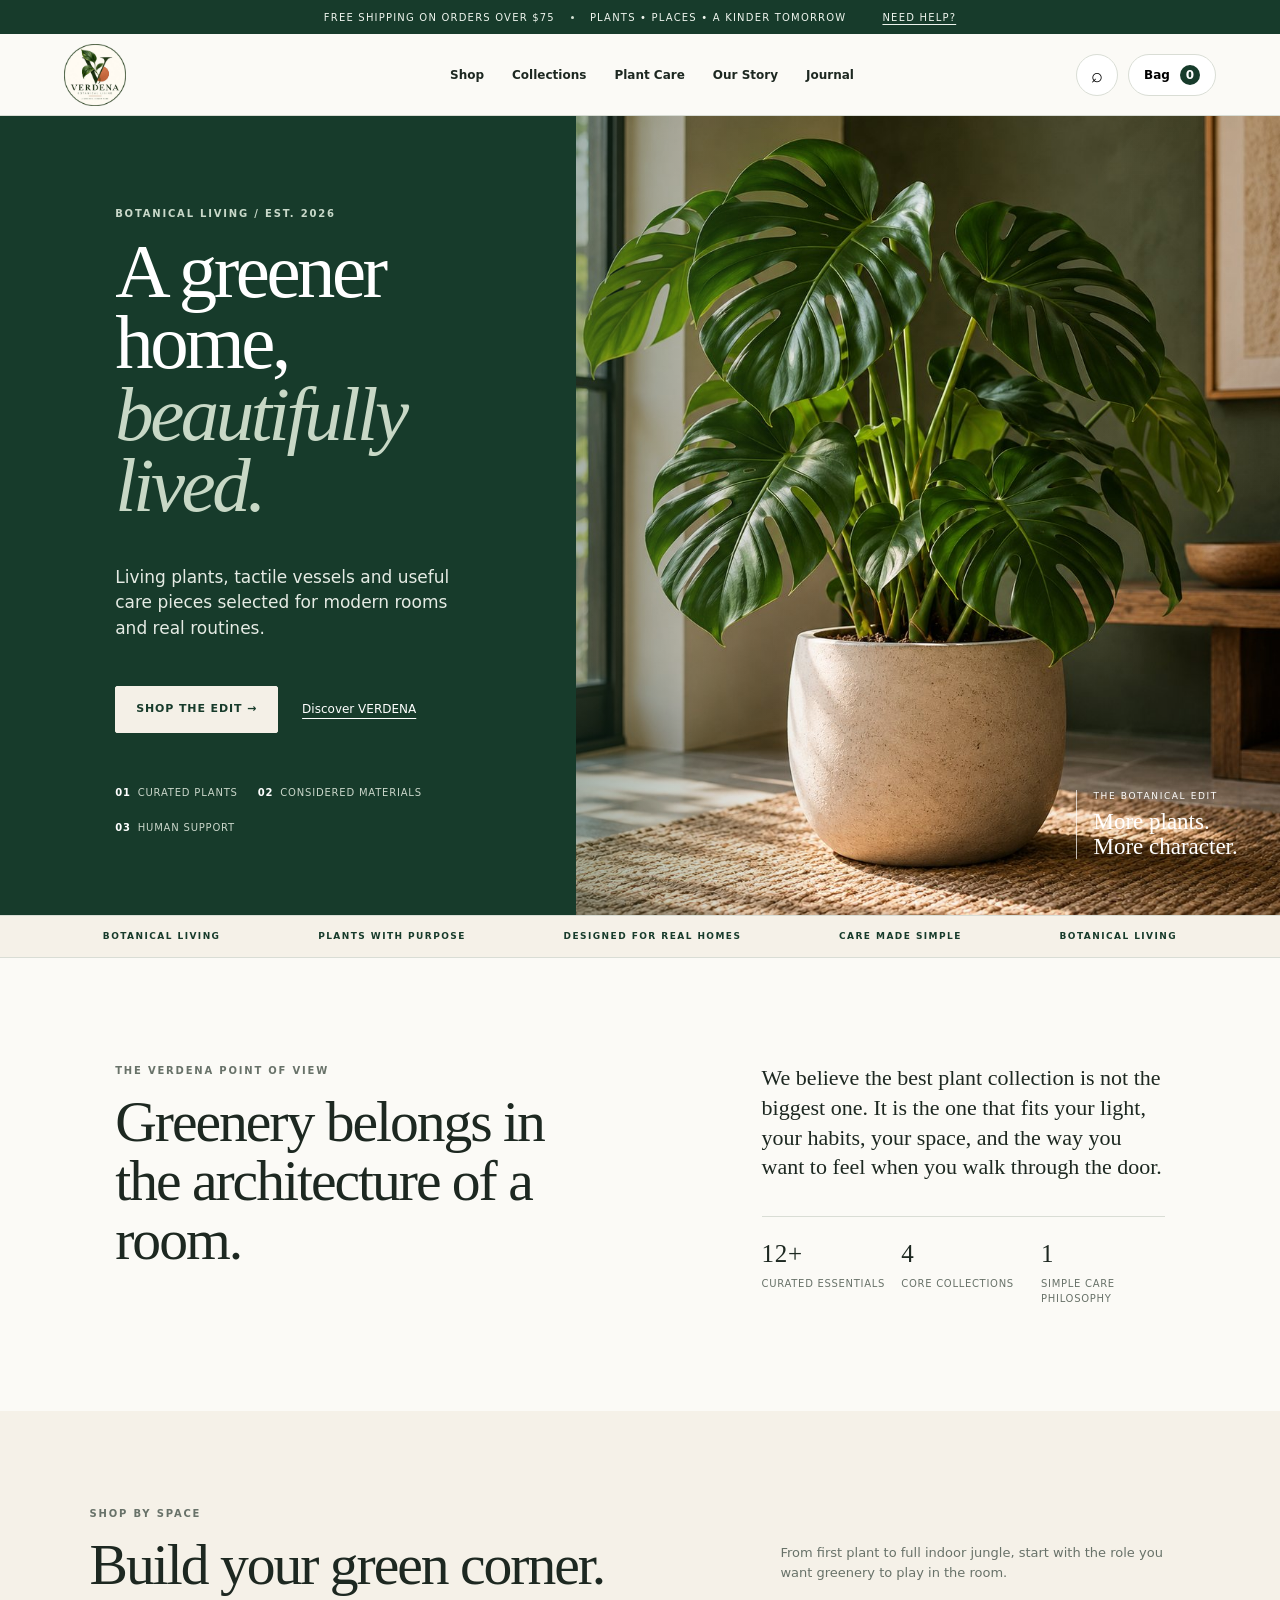
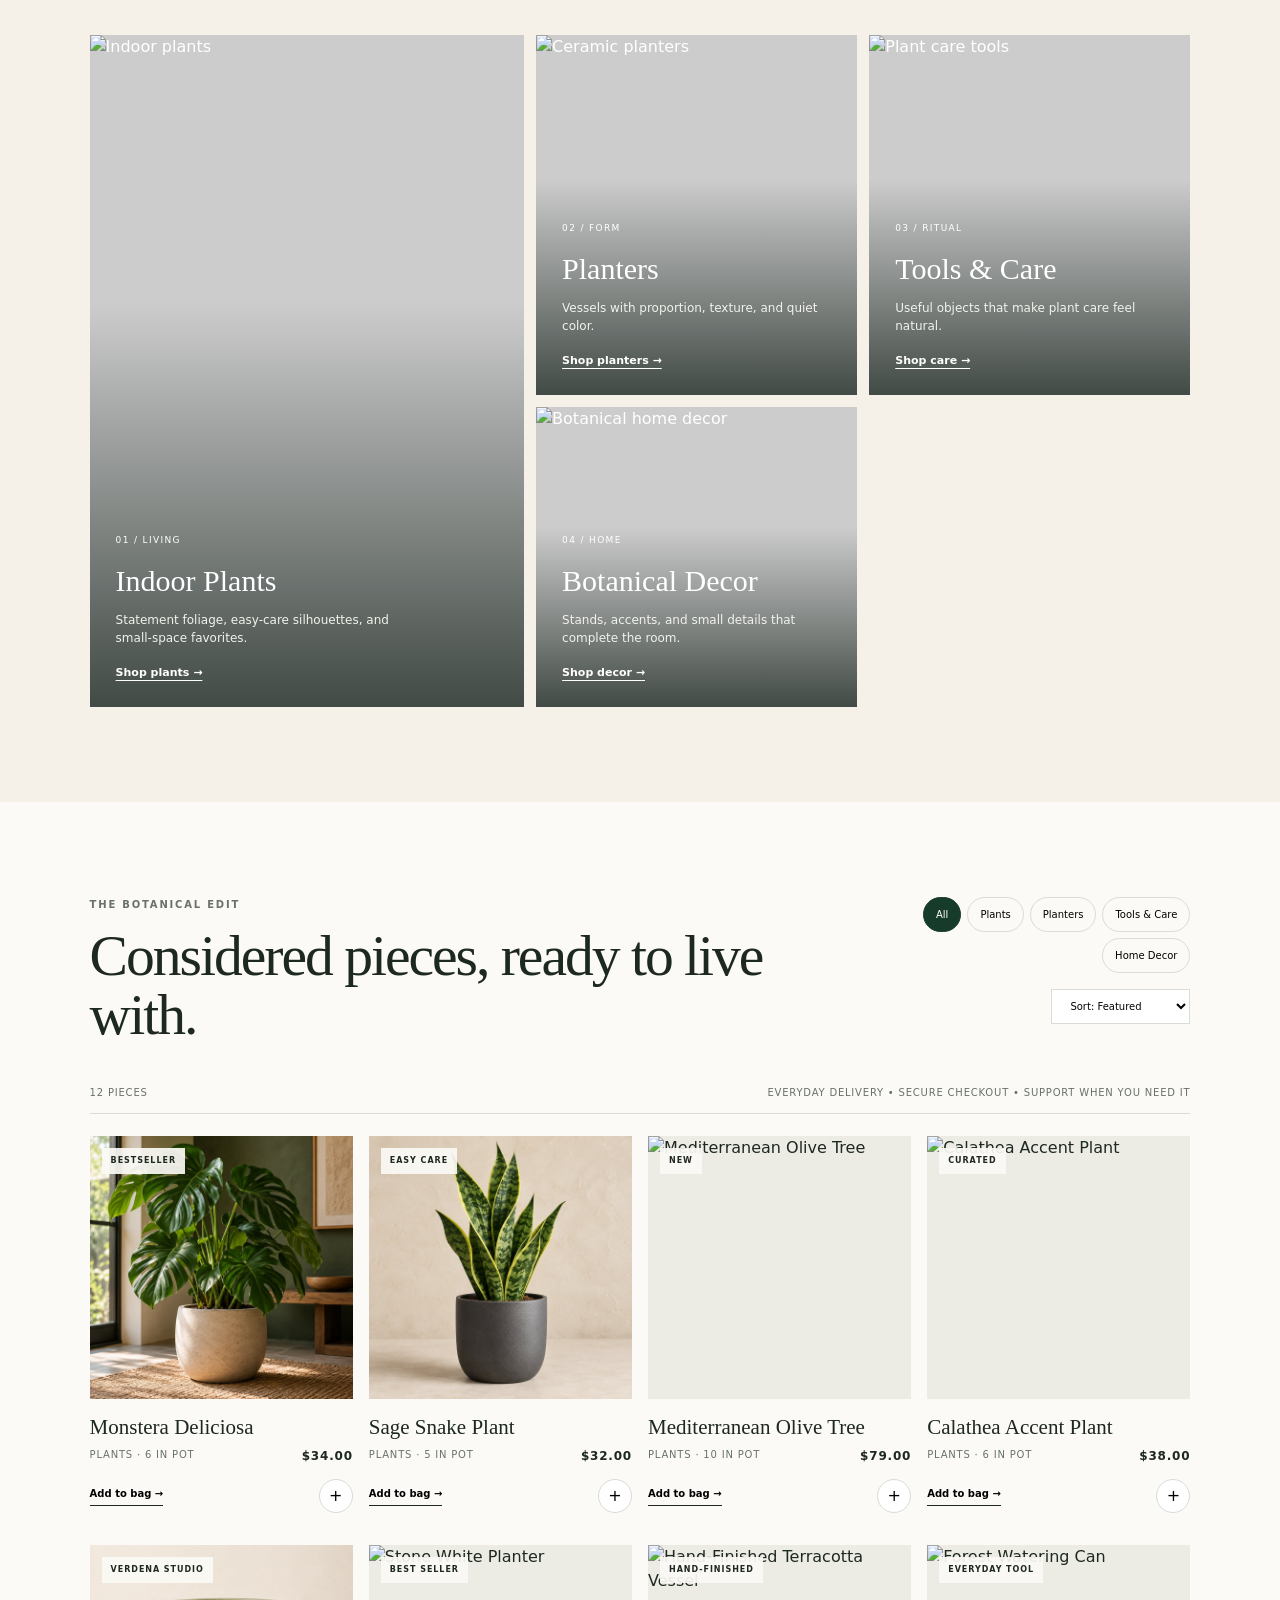
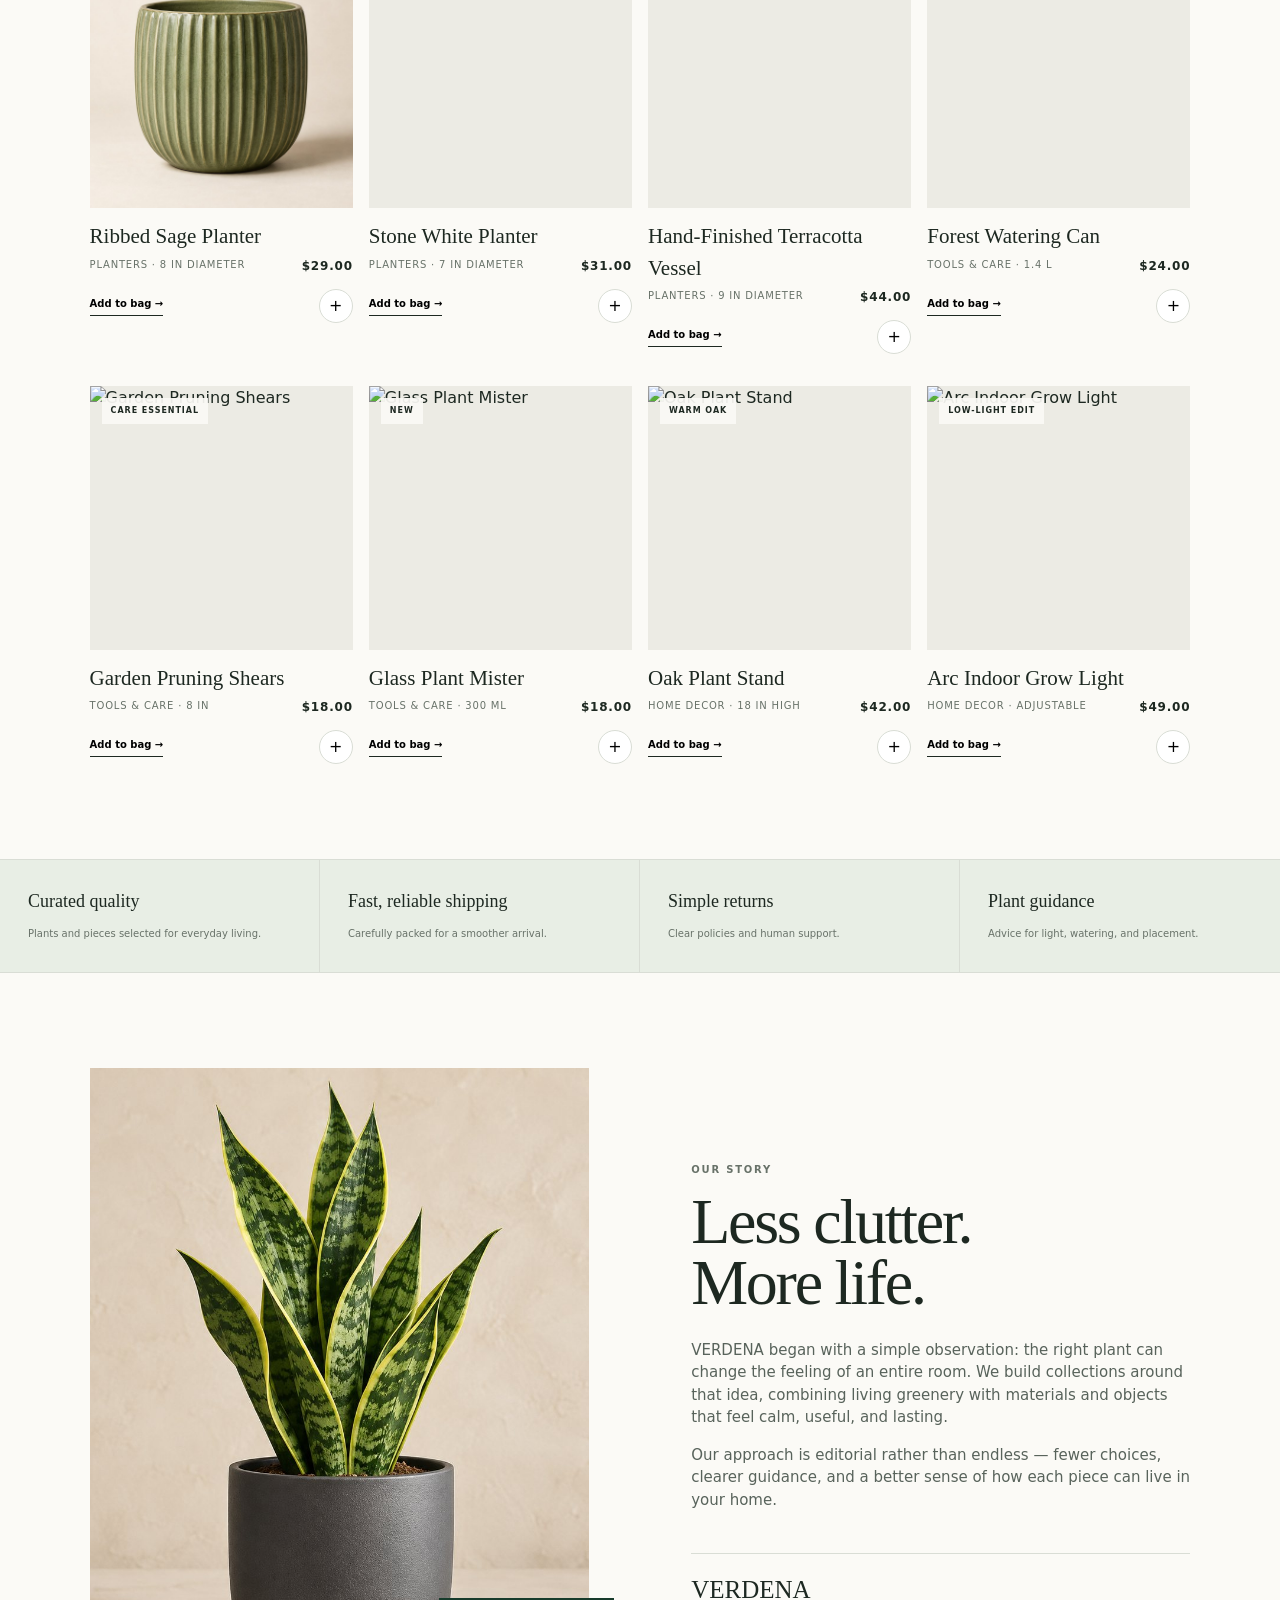
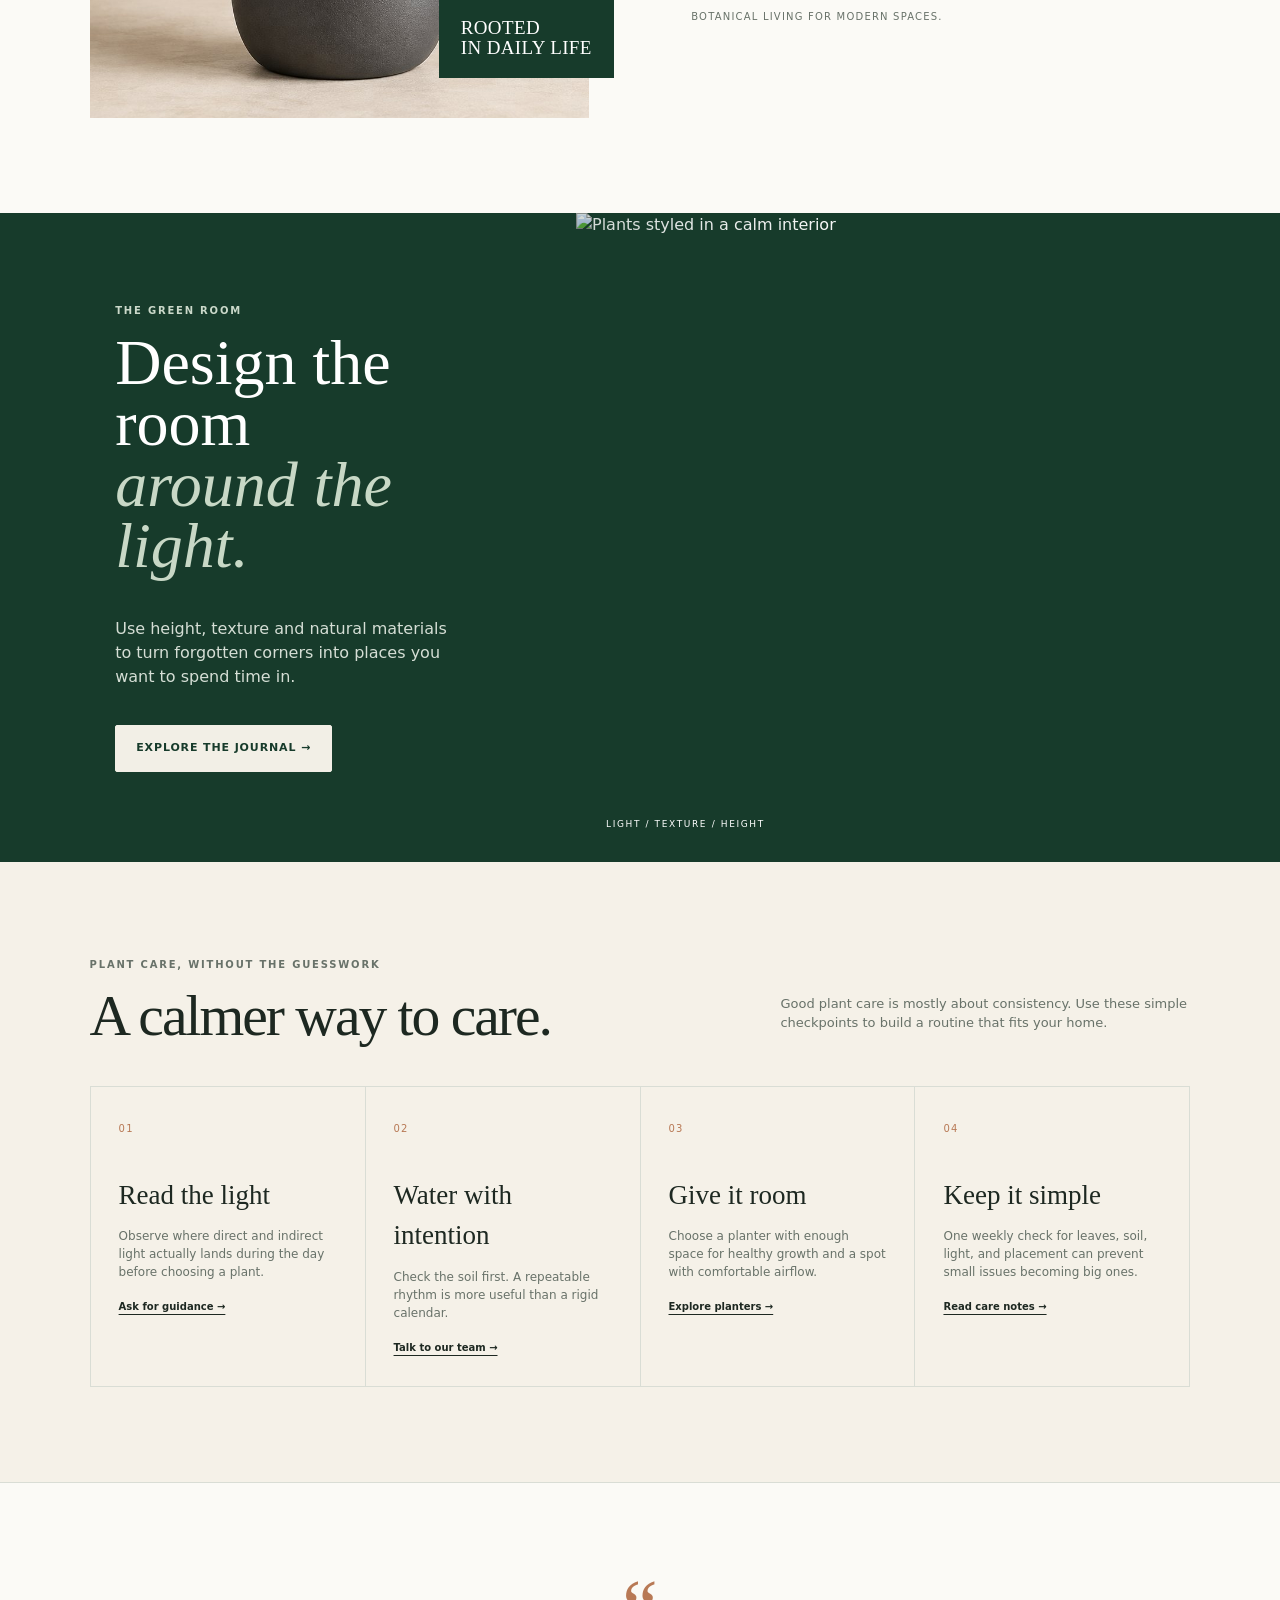
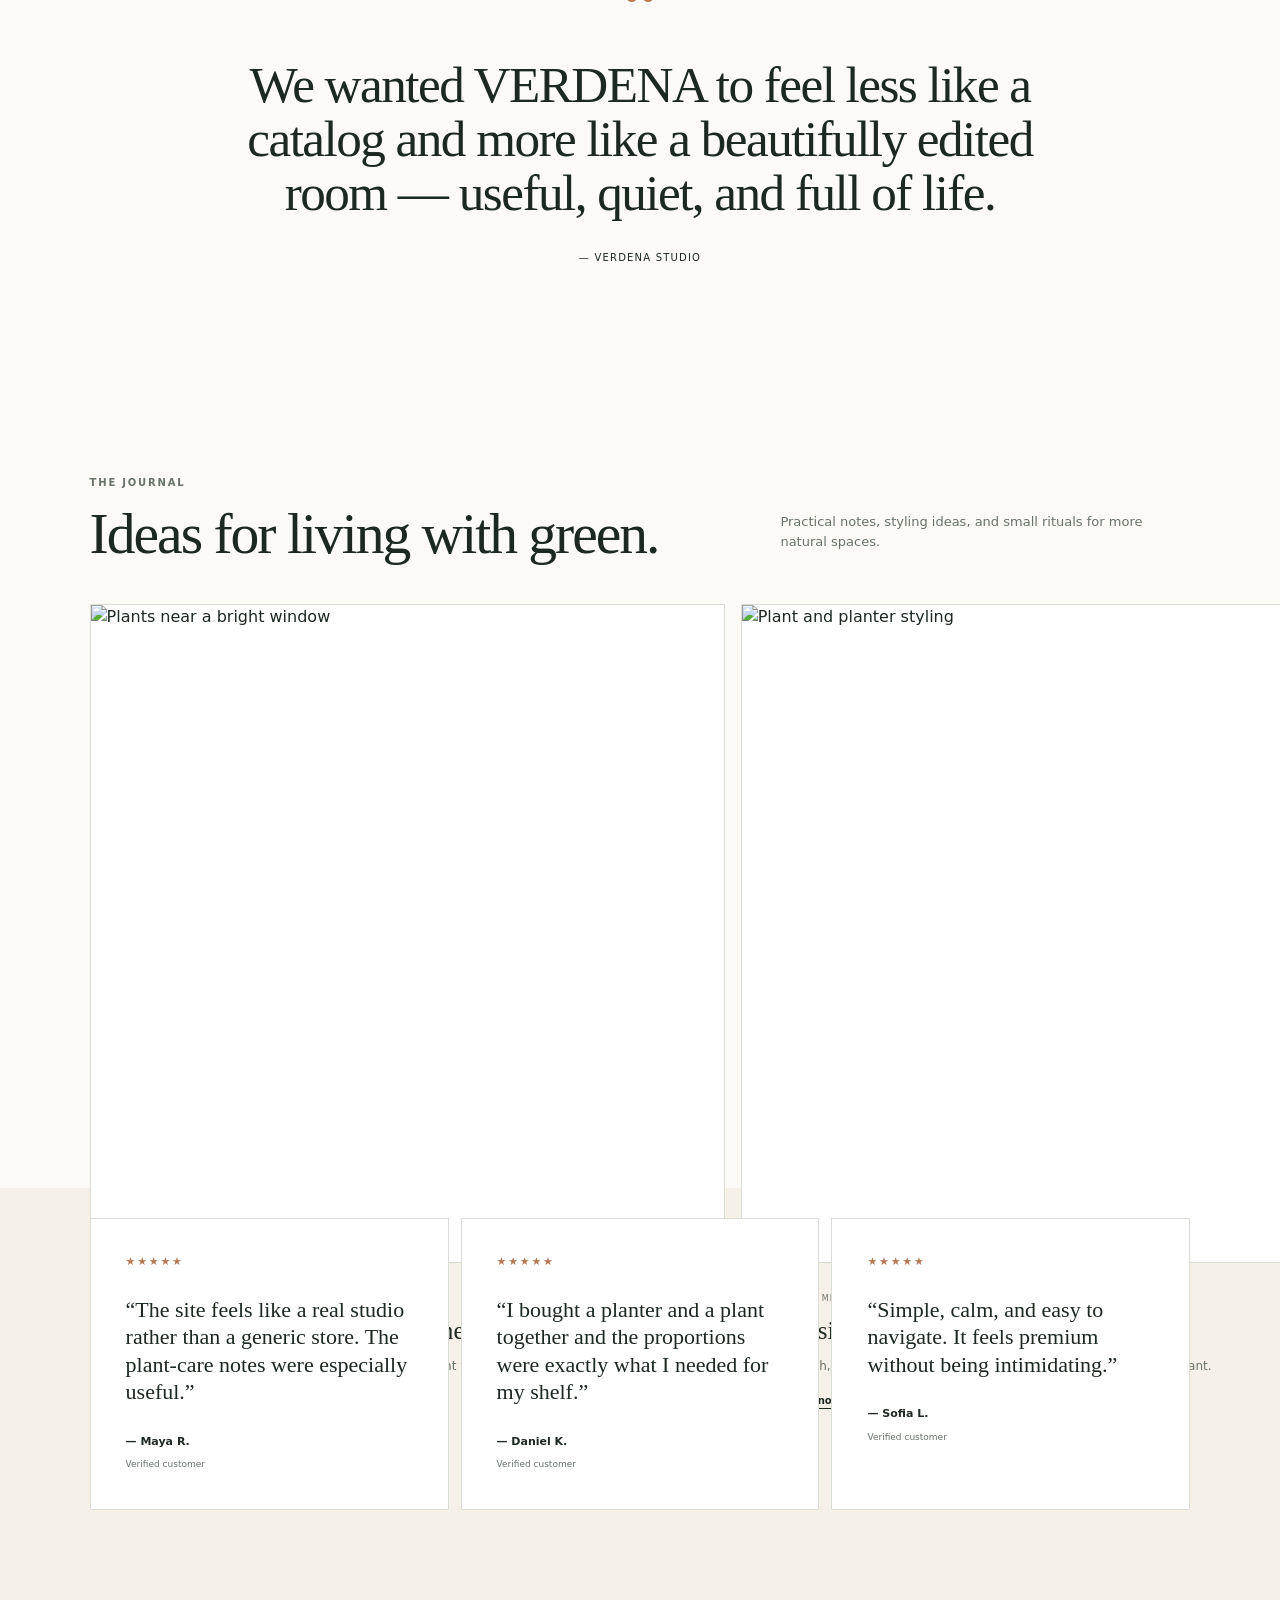
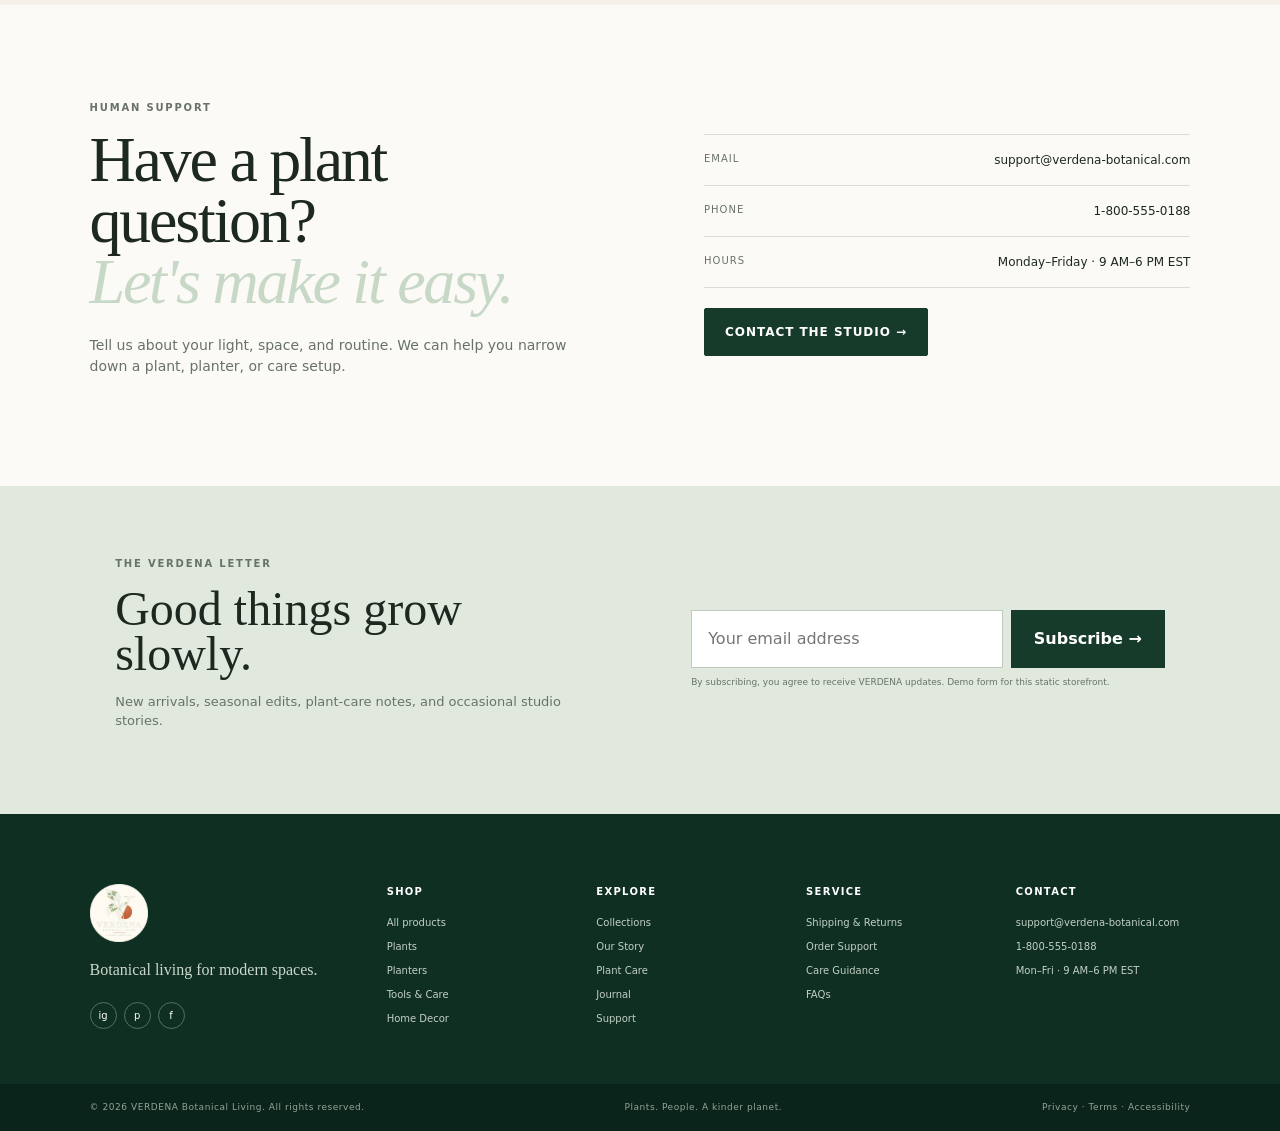
==== commit a046ed20: "Add files via upload" ====
--- a/index.html
+++ b/index.html
@@ -6,7 +6,7 @@
 <title>VERDENA — Botanical Living</title>
 <meta name="description" content="VERDENA is a botanical living store for plants, planters, plant care, and considered home decor.">
 <meta name="theme-color" content="#173b2b">
-<link rel="icon" href="assets/brand/logo.png">
+<link rel="icon" type="image/png" sizes="64x64" href="assets/brand/favicon.png">
 <link rel="preconnect" href="https://images.unsplash.com">
 <link rel="stylesheet" href="styles.css">
 </head>
@@ -48,8 +48,8 @@
 <section id="support" class="support section"><div><p class="eyebrow">HUMAN SUPPORT</p><h2>Have a plant question?<br><em>Let's make it easy.</em></h2><p class="support-lead">Tell us about your light, space, and routine. We can help you narrow down a plant, planter, or care setup.</p></div><div class="support-card"><div><span>Email</span><a href="mailto:support@verdena-botanical.com">support@verdena-botanical.com</a></div><div><span>Phone</span><a href="tel:+18005550188">1-800-555-0188</a></div><div><span>Hours</span><p>Monday–Friday · 9 AM–6 PM EST</p></div><a class="button" href="mailto:support@verdena-botanical.com?subject=VERDENA%20Plant%20Question">Contact the studio →</a></div></section>
 <section class="newsletter"><div><p class="eyebrow">THE VERDENA LETTER</p><h2>Good things grow slowly.</h2><p>New arrivals, seasonal edits, plant-care notes, and occasional studio stories.</p></div><form id="newsletter"><input type="email" placeholder="Your email address" required><button type="submit">Subscribe →</button><small>By subscribing, you agree to receive VERDENA updates. Demo form for this static storefront.</small></form></section>
 </main>
-<footer><div class="footer-top"><div class="footer-brand"><img src="assets/brand/logo.png" alt="VERDENA"><p>Botanical living for modern spaces.</p><div class="socials"><a href="#" aria-label="Instagram">ig</a><a href="#" aria-label="Pinterest">p</a><a href="#" aria-label="Facebook">f</a></div></div><div><b>Shop</b><a href="#shop">All products</a><a href="#shop">Plants</a><a href="#shop">Planters</a><a href="#shop">Tools & Care</a><a href="#shop">Home Decor</a></div><div><b>Explore</b><a href="#collections">Collections</a><a href="#story">Our Story</a><a href="#care">Plant Care</a><a href="#journal">Journal</a><a href="#support">Support</a></div><div><b>Service</b><a href="#support">Shipping & Returns</a><a href="#support">Order Support</a><a href="#support">Care Guidance</a><a href="#support">FAQs</a></div><div><b>Contact</b><a href="mailto:support@verdena-botanical.com">support@verdena-botanical.com</a><a href="tel:+18005550188">1-800-555-0188</a><span>Mon–Fri · 9 AM–6 PM EST</span></div></div><div class="footer-bottom"><span>© 2026 VERDENA Botanical Living. All rights reserved.</span><span>Plants. People. A kinder planet.</span><span>Privacy · Terms · Accessibility</span></div></footer>
-<div class="bag-overlay" id="bagOverlay"><aside class="bag-panel" aria-label="Shopping bag"><button class="close" id="closeBag" aria-label="Close bag">×</button><p class="eyebrow">YOUR BAG</p><h2>Selected for your space.</h2><div id="bagItems"></div><div class="bag-total"><span>Subtotal</span><strong id="bagTotal">$0.00</strong></div><p class="bag-note">Shipping is free on orders over $75.</p><a class="button" href="mailto:support@verdena-botanical.com?subject=VERDENA%20Order%20Request">Request an order →</a></aside></div>
+<footer><div class="footer-top"><div class="footer-brand"><img src="assets/brand/logo-light.png" alt="VERDENA"><p>Botanical living for modern spaces.</p><div class="socials"><a href="#" aria-label="Instagram">ig</a><a href="#" aria-label="Pinterest">p</a><a href="#" aria-label="Facebook">f</a></div></div><div><b>Shop</b><a href="#shop">All products</a><a href="#shop">Plants</a><a href="#shop">Planters</a><a href="#shop">Tools & Care</a><a href="#shop">Home Decor</a></div><div><b>Explore</b><a href="#collections">Collections</a><a href="#story">Our Story</a><a href="#care">Plant Care</a><a href="#journal">Journal</a><a href="#support">Support</a></div><div><b>Service</b><a href="#support">Shipping & Returns</a><a href="#support">Order Support</a><a href="#support">Care Guidance</a><a href="#support">FAQs</a></div><div><b>Contact</b><a href="mailto:support@verdena-botanical.com">support@verdena-botanical.com</a><a href="tel:+18005550188">1-800-555-0188</a><span>Mon–Fri · 9 AM–6 PM EST</span></div></div><div class="footer-bottom"><span>© 2026 VERDENA Botanical Living. All rights reserved.</span><span>Plants. People. A kinder planet.</span><span>Privacy · Terms · Accessibility</span></div></footer>
+<div class="bag-overlay" id="bagOverlay"><aside class="bag-panel" aria-label="Shopping bag"><button class="close" id="closeBag" aria-label="Close bag">×</button><p class="eyebrow">YOUR BAG</p><h2>Selected for your space.</h2><div id="bagItems"></div><div class="bag-total"><span>Subtotal</span><strong id="bagTotal">$0.00</strong></div><p class="bag-note">Shipping is free on orders over $75.</p><a class="button" id="orderRequest" href="mailto:support@verdena-botanical.com?subject=VERDENA%20Order%20Request">Request an order →</a></aside></div>
 <div class="product-modal" id="productModal"><div class="modal-card"><button class="close" id="closeModal">×</button><div id="modalContent"></div></div></div>
 <script src="app.js"></script>
 </body></html>
--- a/styles.css
+++ b/styles.css
@@ -1 +1,3 @@
-:root{--forest:#173b2b;--forest-2:#234d39;--cream:#f5f1e8;--paper:#fbfaf6;--ink:#1d2821;--muted:#687269;--line:#d9ddd5;--sage:#dfe7dc;--clay:#b87955;--white:#fff;--serif:Georgia,"Times New Roman",serif;--sans:Inter,ui-sans-serif,system-ui,-apple-system,BlinkMacSystemFont,"Segoe UI",sans-serif}*{box-sizing:border-box}html{scroll-behavior:smooth}body{margin:0;background:var(--paper);color:var(--ink);font-family:var(--sans);line-height:1.5}img{display:block;width:100%;height:100%;object-fit:cover}a{text-decoration:none;color:inherit}button,input,select{font:inherit}.announcement{height:34px;background:var(--forest);color:#eef4ed;display:flex;align-items:center;justify-content:center;gap:16px;font-size:10px;letter-spacing:.12em;text-transform:uppercase}.announcement i{width:3px;height:3px;border-radius:50%;background:#d4e2d4}.announcement a{margin-left:20px;text-decoration:underline;text-underline-offset:3px}.site-header{height:82px;background:rgba(251,250,246,.96);backdrop-filter:blur(14px);display:flex;align-items:center;gap:34px;padding:0 5vw;border-bottom:1px solid var(--line);position:sticky;top:0;z-index:20}.brand{width:164px;flex:0 0 auto}.brand img{object-fit:contain}.desktop-nav{display:flex;gap:28px;margin:auto;font-size:12px;font-weight:600}.desktop-nav a{position:relative}.desktop-nav a:after{content:"";position:absolute;left:0;bottom:-8px;width:0;height:1px;background:var(--forest);transition:.25s}.desktop-nav a:hover:after{width:100%}.header-actions{display:flex;align-items:center;gap:10px}.icon-btn,.bag-btn{border:1px solid var(--line);background:var(--white);border-radius:999px;height:42px;padding:0 15px;cursor:pointer}.icon-btn{width:42px;padding:0;font-size:20px}.bag-btn{font-size:12px;font-weight:700}.bag-btn span{display:inline-grid;place-items:center;min-width:20px;height:20px;border-radius:50%;background:var(--forest);color:white;margin-left:6px}.searchbar{display:none;padding:12px 5vw;border-bottom:1px solid var(--line);background:var(--cream);gap:8px}.searchbar.open{display:flex}.searchbar input{flex:1;border:1px solid var(--line);background:white;border-radius:4px;padding:13px 15px;outline:none}.searchbar button{border:0;background:transparent;text-decoration:underline;cursor:pointer}.hero{min-height:650px;display:grid;grid-template-columns:45% 55%;background:var(--forest);color:white}.hero-copy{padding:90px 8vw 80px 9vw;display:flex;flex-direction:column;justify-content:center}.eyebrow{font-size:10px;letter-spacing:.18em;font-weight:800;margin:0 0 15px;text-transform:uppercase;color:var(--muted)}.hero .eyebrow{color:#c9d9ca}.hero h1{font-family:var(--serif);font-size:clamp(52px,6vw,92px);line-height:.93;font-weight:400;margin:0 0 26px;letter-spacing:-.045em}.hero h1 em,.story-copy h2 em,.editorial-band h2 em,.support h2 em{font-style:italic;color:#c8d8c6}.hero-text{max-width:470px;color:#e5ebe4;font-size:17px}.hero-actions{display:flex;align-items:center;gap:24px;margin:28px 0 52px}.button{display:inline-flex;align-items:center;justify-content:center;background:var(--forest);color:white;padding:14px 20px;border-radius:2px;font-size:11px;font-weight:800;letter-spacing:.08em;text-transform:uppercase;border:1px solid var(--forest);cursor:pointer}.hero .button{background:#f4f0e7;color:var(--forest);border-color:#f4f0e7}.text-link{font-size:12px;text-decoration:underline;text-underline-offset:5px}.hero-trust{display:flex;gap:20px;flex-wrap:wrap;color:#cad6ca;font-size:10px;text-transform:uppercase;letter-spacing:.08em}.hero-trust span{display:flex;gap:7px;align-items:center}.hero-trust b{color:white}.hero-visual{position:relative;min-height:650px;overflow:hidden}.hero-visual:after{content:"";position:absolute;inset:0;background:linear-gradient(90deg,rgba(23,59,43,.38),transparent 35%,rgba(0,0,0,.05))}.hero-caption{position:absolute;z-index:2;right:6%;bottom:7%;border-left:1px solid rgba(255,255,255,.7);padding-left:16px;display:flex;flex-direction:column;gap:7px}.hero-caption span{font-size:9px;letter-spacing:.18em}.hero-caption strong{font-family:var(--serif);font-weight:400;font-size:23px;line-height:1.05}.marquee{display:flex;justify-content:space-around;gap:20px;padding:14px 5vw;background:var(--cream);border-bottom:1px solid var(--line);border-top:1px solid var(--line);font-size:9px;font-weight:800;letter-spacing:.16em;color:var(--forest)}.intro{padding:105px 9vw;display:grid;grid-template-columns:1.1fr .9fr;gap:12vw;background:var(--paper)}.intro h2,.section h2{font-family:var(--serif);font-weight:400;letter-spacing:-.035em;line-height:1.02;margin:0;font-size:clamp(38px,4.5vw,64px)}.intro-copy{max-width:530px;align-self:end}.intro-copy>p{font-family:var(--serif);font-size:22px;line-height:1.35;margin:0 0 34px}.mini-stats{display:grid;grid-template-columns:repeat(3,1fr);border-top:1px solid var(--line);padding-top:18px;gap:16px;font-size:10px;color:var(--muted);text-transform:uppercase;letter-spacing:.07em}.mini-stats strong{display:block;font-family:var(--serif);font-size:25px;color:var(--ink);font-weight:400;margin-bottom:4px}.section{padding:95px 7vw}.section-head{display:flex;justify-content:space-between;align-items:end;gap:40px;margin-bottom:40px}.section-head>p{max-width:410px;color:var(--muted);font-size:13px}.collections{background:var(--cream)}.collection-grid{display:grid;grid-template-columns:1.15fr .85fr .85fr;grid-template-rows:360px 300px;gap:12px}.collection-card{position:relative;overflow:hidden;background:#ccc;color:white}.collection-card.tall{grid-row:span 2}.collection-card:after{content:"";position:absolute;inset:0;background:linear-gradient(0deg,rgba(12,24,17,.72),transparent 60%)}.collection-card img{transition:transform .5s}.collection-card:hover img{transform:scale(1.04)}.collection-card>div{position:absolute;z-index:2;left:26px;right:26px;bottom:24px}.collection-card small{font-size:9px;letter-spacing:.15em}.collection-card h3{font-family:var(--serif);font-size:30px;font-weight:400;margin:8px 0}.collection-card p{font-size:12px;max-width:300px;color:#f1f2ec;margin:0 0 12px}.collection-card a{font-size:11px;font-weight:800;text-decoration:underline;text-underline-offset:4px}.shop{background:var(--paper)}.shop-head{align-items:start}.shop-tools{display:flex;flex-direction:column;align-items:flex-end;gap:16px}.filters{display:flex;flex-wrap:wrap;justify-content:flex-end;gap:6px}.filter{border:1px solid var(--line);background:transparent;padding:9px 12px;border-radius:999px;font-size:10px;cursor:pointer}.filter.active,.filter:hover{background:var(--forest);color:white;border-color:var(--forest)}select{border:1px solid var(--line);background:white;padding:10px 14px;font-size:10px}.result-line{display:flex;justify-content:space-between;color:var(--muted);font-size:10px;text-transform:uppercase;letter-spacing:.08em;border-bottom:1px solid var(--line);padding:0 0 13px;margin-bottom:22px}.product-grid{display:grid;grid-template-columns:repeat(4,1fr);gap:32px 16px}.product{min-width:0;cursor:pointer}.product-image{position:relative;aspect-ratio:1/1;background:#ecebe4;overflow:hidden}.product-image img{transition:transform .45s}.product:hover .product-image img{transform:scale(1.035)}.product-badge{position:absolute;top:12px;left:12px;background:rgba(251,250,246,.92);padding:7px 9px;font-size:8px;text-transform:uppercase;letter-spacing:.12em;font-weight:800}.product-info{padding-top:13px}.product-info h3{font-family:var(--serif);font-size:21px;font-weight:400;margin:0 0 4px}.product-meta{display:flex;justify-content:space-between;gap:10px;color:var(--muted);font-size:10px;text-transform:uppercase;letter-spacing:.08em}.product-price{color:var(--ink);font-weight:800;font-size:12px}.product-actions{display:flex;justify-content:space-between;align-items:center;margin-top:14px}.add{background:transparent;border:0;border-bottom:1px solid var(--ink);padding:0 0 4px;font-size:10px;font-weight:800;cursor:pointer}.quick{border:1px solid var(--line);background:white;border-radius:50%;width:34px;height:34px;cursor:pointer}.empty{grid-column:1/-1;padding:60px;text-align:center;background:var(--cream);font-family:var(--serif);font-size:24px}.service-strip{display:grid;grid-template-columns:repeat(4,1fr);background:#e8eee5;border-top:1px solid var(--line);border-bottom:1px solid var(--line)}.service-strip div{padding:28px 28px;border-right:1px solid var(--line)}.service-strip div:last-child{border-right:0}.service-strip b{display:block;font-family:var(--serif);font-size:18px;font-weight:400;margin-bottom:5px}.service-strip span{font-size:10px;color:var(--muted)}.story{display:grid;grid-template-columns:1fr 1fr;gap:8vw;align-items:center}.story-visual{position:relative;height:650px;background:#ddd}.story-stamp{position:absolute;right:-25px;bottom:40px;background:var(--forest);color:white;padding:20px 22px;font-family:var(--serif);font-size:19px;line-height:1.05;letter-spacing:.02em}.story-copy{max-width:570px}.story-copy h2{font-family:var(--serif);font-size:clamp(46px,5vw,70px);font-weight:400;line-height:.95;margin:0 0 25px}.story-copy p:not(.eyebrow){color:#58635b;font-size:15px;max-width:510px}.signature{border-top:1px solid var(--line);margin-top:42px;padding-top:17px}.signature span{font-family:var(--serif);font-size:25px}.signature small{display:block;color:var(--muted);font-size:10px;text-transform:uppercase;letter-spacing:.12em}.editorial-band{background:var(--forest);color:white;display:grid;grid-template-columns:45% 55%;min-height:600px}.editorial-band>div:first-child{padding:90px 9vw;display:flex;flex-direction:column;justify-content:center}.editorial-band .eyebrow{color:#cbd9ca}.editorial-band h2{font-family:var(--serif);font-weight:400;font-size:clamp(45px,5vw,72px);line-height:.95;margin:0 0 25px}.editorial-band p:not(.eyebrow){color:#d5ded5;max-width:420px}.button.light{background:#f2efe6;color:var(--forest);border-color:#f2efe6;margin-top:20px;width:max-content}.editorial-image{position:relative}.editorial-image:after{content:"";position:absolute;inset:0;background:linear-gradient(90deg,rgba(23,59,43,.2),transparent 45%)}.editorial-image span{position:absolute;z-index:2;left:30px;bottom:30px;font-size:9px;letter-spacing:.18em}.care{background:var(--cream)}.care-grid{display:grid;grid-template-columns:repeat(4,1fr);border-top:1px solid var(--line);border-left:1px solid var(--line)}.care-grid article{padding:28px;border-right:1px solid var(--line);border-bottom:1px solid var(--line);min-height:260px}.care-grid span{font-size:10px;letter-spacing:.12em;color:var(--clay)}.care-grid h3{font-family:var(--serif);font-size:27px;font-weight:400;margin:36px 0 10px}.care-grid p{color:var(--muted);font-size:12px}.care-grid a{font-size:10px;font-weight:800;text-decoration:underline;text-underline-offset:4px}.quote-section{padding:105px 15vw;text-align:center;background:var(--paper);border-top:1px solid var(--line)}.quote-mark{font-family:var(--serif);font-size:80px;line-height:.5;color:var(--clay)}blockquote{font-family:var(--serif);font-size:clamp(30px,4vw,54px);line-height:1.06;letter-spacing:-.03em;margin:30px auto;max-width:950px} .quote-section p{font-size:10px;letter-spacing:.12em;text-transform:uppercase}.journal{background:var(--paper)}.journal-grid{display:grid;grid-template-columns:repeat(3,1fr);gap:16px}.journal-card{border:1px solid var(--line);background:white}.journal-card>img{aspect-ratio:1.3/1}.journal-card>div{padding:22px}.journal-card small{font-size:8px;letter-spacing:.15em;color:var(--muted)}.journal-card h3{font-family:var(--serif);font-size:25px;font-weight:400;line-height:1.05;margin:10px 0}.journal-card p{color:var(--muted);font-size:12px}.journal-card a{font-size:10px;font-weight:800;text-decoration:underline;text-underline-offset:4px}.testimonial-grid{display:grid;grid-template-columns:repeat(3,1fr);gap:12px;padding-top:30px;background:var(--cream)}.testimonial-grid article{padding:35px;background:white;border:1px solid var(--line)}.stars{letter-spacing:.16em;font-size:11px;color:var(--clay);margin-bottom:25px}.testimonial-grid p{font-family:var(--serif);font-size:22px;line-height:1.25;margin:0 0 28px}.testimonial-grid b{font-size:11px;display:block}.testimonial-grid small{font-size:9px;color:var(--muted)}.support{display:grid;grid-template-columns:1fr 1fr;gap:10vw;background:var(--paper);align-items:center}.support h2{font-family:var(--serif);font-size:clamp(42px,5vw,68px);font-weight:400;line-height:.95;margin:0 0 22px}.support-lead{max-width:520px;color:var(--muted);font-size:14px}.support-card{border-top:1px solid var(--line)}.support-card>div{padding:16px 0;border-bottom:1px solid var(--line);display:flex;justify-content:space-between;gap:20px}.support-card span{font-size:10px;text-transform:uppercase;letter-spacing:.1em;color:var(--muted)}.support-card a,.support-card p{font-size:12px;margin:0}.support-card>.button{margin-top:20px}.newsletter{padding:70px 9vw;background:#e1e9de;display:grid;grid-template-columns:1fr 1fr;gap:8vw;align-items:center}.newsletter h2{font-family:var(--serif);font-size:48px;font-weight:400;line-height:.95;margin:0 0 15px}.newsletter p:not(.eyebrow){color:var(--muted);font-size:13px;max-width:480px}.newsletter form{display:grid;grid-template-columns:1fr auto;gap:8px}.newsletter input{border:1px solid #bfc9bc;padding:16px;background:white;min-width:0}.newsletter button{border:1px solid var(--forest);background:var(--forest);color:white;padding:0 22px;font-weight:800;cursor:pointer}.newsletter small{grid-column:1/-1;color:var(--muted);font-size:9px}.footer-top{background:#102f23;color:#e9efe9;padding:70px 7vw 55px;display:grid;grid-template-columns:1.5fr repeat(4,1fr);gap:35px}.footer-brand img{width:160px;height:auto;object-fit:contain;filter:brightness(0) invert(1)}.footer-brand p{font-family:var(--serif);font-size:16px;color:#cad7cb}.footer-top>div:not(.footer-brand){display:flex;flex-direction:column;gap:9px}.footer-top b{font-size:10px;text-transform:uppercase;letter-spacing:.13em;margin-bottom:7px;color:white}.footer-top a,.footer-top span{font-size:10px;color:#c2d0c4}.socials{display:flex;gap:7px;margin-top:20px}.socials a{display:grid!important;place-items:center;border:1px solid #587160;width:27px;height:27px;border-radius:50%;color:white!important}.footer-bottom{background:#0b241b;color:#8fa697;padding:17px 7vw;display:flex;justify-content:space-between;font-size:9px;letter-spacing:.06em}.bag-overlay,.product-modal{position:fixed;inset:0;background:rgba(10,22,15,.58);z-index:50;display:none}.bag-overlay.open,.product-modal.open{display:block}.bag-panel{position:absolute;right:0;top:0;height:100%;width:min(470px,92vw);background:var(--paper);padding:55px 35px;overflow:auto}.close{position:absolute;right:20px;top:16px;border:0;background:transparent;font-size:32px;cursor:pointer;color:var(--muted)}.bag-panel h2{font-family:var(--serif);font-weight:400;font-size:38px;margin:0 0 25px}.bag-item{display:grid;grid-template-columns:75px 1fr auto;gap:12px;padding:14px 0;border-bottom:1px solid var(--line);align-items:center}.bag-item img{width:75px;height:75px;object-fit:cover}.bag-item strong{font-family:var(--serif);font-weight:400;font-size:17px}.bag-item small{color:var(--muted);font-size:9px}.remove{border:0;background:transparent;color:var(--muted);cursor:pointer;font-size:10px;text-decoration:underline}.bag-total{display:flex;justify-content:space-between;padding:22px 0;font-size:13px}.bag-note{color:var(--muted);font-size:10px;margin-bottom:18px}.modal-card{position:relative;width:min(900px,92vw);max-height:90vh;overflow:auto;background:var(--paper);margin:5vh auto;padding:35px}.modal-content{display:grid;grid-template-columns:1fr 1fr;gap:40px}.modal-content img{aspect-ratio:1/1}.modal-copy{display:flex;flex-direction:column;justify-content:center}.modal-copy h2{font-family:var(--serif);font-size:50px;font-weight:400;line-height:.95;margin:0 0 14px}.modal-copy p{color:var(--muted)}.modal-price{font-size:16px;font-weight:800;margin:20px 0}.modal-copy .button{width:max-content}.no-scroll{overflow:hidden}@media(max-width:1050px){.desktop-nav{gap:16px}.hero{grid-template-columns:1fr}.hero-copy{min-height:510px}.hero-visual{min-height:480px}.product-grid{grid-template-columns:repeat(3,1fr)}.collection-grid{grid-template-columns:1fr 1fr;grid-template-rows:360px 360px}.collection-card.tall{grid-row:auto}.care-grid{grid-template-columns:repeat(2,1fr)}.footer-top{grid-template-columns:1.4fr 1fr 1fr 1fr 1fr}.site-header{padding:0 3vw}.section{padding:75px 5vw}}@media(max-width:760px){.announcement{font-size:8px;gap:8px}.announcement span:nth-child(3){display:none}.announcement a{margin-left:5px}.site-header{height:72px}.brand{width:135px}.desktop-nav{display:none}.header-actions{margin-left:auto}.hero-copy{padding:70px 7vw}.hero h1{font-size:54px}.hero-visual{min-height:390px}.hero-caption{bottom:25px}.marquee{overflow:hidden;justify-content:flex-start;white-space:nowrap}.intro,.story,.support,.newsletter{grid-template-columns:1fr;gap:35px}.intro{padding:75px 7vw}.mini-stats{grid-template-columns:1fr 1fr}.section{padding:70px 5vw}.section-head{display:block}.section-head>p{margin-top:16px}.collection-grid{grid-template-columns:1fr;grid-template-rows:repeat(4,320px)}.collection-card.tall{grid-row:auto}.shop-head .shop-tools{align-items:flex-start;margin-top:25px}.filters{justify-content:flex-start}.result-line{display:block}.result-line span+span{display:block;margin-top:7px}.product-grid{grid-template-columns:repeat(2,1fr);gap:28px 10px}.product-info h3{font-size:18px}.service-strip{grid-template-columns:1fr 1fr}.service-strip div{padding:22px 16px}.story-visual{height:480px}.story-stamp{right:15px;bottom:20px}.editorial-band{grid-template-columns:1fr}.editorial-band>div:first-child{padding:70px 7vw}.editorial-image{min-height:400px}.care-grid{grid-template-columns:1fr}.quote-section{padding:75px 8vw}.journal-grid,.testimonial-grid{grid-template-columns:1fr}.support-card>div{display:block}.support-card>div a,.support-card>div p{display:block;margin-top:5px}.newsletter form{grid-template-columns:1fr}.newsletter button{height:50px}.footer-top{grid-template-columns:1fr 1fr;padding:55px 7vw}.footer-brand{grid-column:1/-1}.footer-bottom{display:block;padding:16px 7vw}.footer-bottom span{display:block;margin:5px 0}.modal-card{padding:25px}.modal-content{grid-template-columns:1fr;gap:20px}.modal-copy h2{font-size:38px}}
+:root{--forest:#173b2b;--forest-2:#234d39;--cream:#f5f1e8;--paper:#fbfaf6;--ink:#1d2821;--muted:#687269;--line:#d9ddd5;--sage:#dfe7dc;--clay:#b87955;--white:#fff;--serif:Georgia,"Times New Roman",serif;--sans:Inter,ui-sans-serif,system-ui,-apple-system,BlinkMacSystemFont,"Segoe UI",sans-serif}*{box-sizing:border-box}html{scroll-behavior:smooth}body{margin:0;background:var(--paper);color:var(--ink);font-family:var(--sans);line-height:1.5}img{display:block;width:100%;height:100%;object-fit:cover}a{text-decoration:none;color:inherit}button,input,select{font:inherit}.announcement{height:34px;background:var(--forest);color:#eef4ed;display:flex;align-items:center;justify-content:center;gap:16px;font-size:10px;letter-spacing:.12em;text-transform:uppercase}.announcement i{width:3px;height:3px;border-radius:50%;background:#d4e2d4}.announcement a{margin-left:20px;text-decoration:underline;text-underline-offset:3px}.site-header{height:82px;background:rgba(251,250,246,.96);backdrop-filter:blur(14px);display:flex;align-items:center;gap:34px;padding:0 5vw;border-bottom:1px solid var(--line);position:sticky;top:0;z-index:20}.brand{width:164px;height:62px;flex:0 0 auto;display:flex;align-items:center}.brand img{width:164px;height:62px;object-fit:contain;object-position:left center}.desktop-nav{display:flex;gap:28px;margin:auto;font-size:12px;font-weight:600}.desktop-nav a{position:relative}.desktop-nav a:after{content:"";position:absolute;left:0;bottom:-8px;width:0;height:1px;background:var(--forest);transition:.25s}.desktop-nav a:hover:after{width:100%}.header-actions{display:flex;align-items:center;gap:10px}.icon-btn,.bag-btn{border:1px solid var(--line);background:var(--white);border-radius:999px;height:42px;padding:0 15px;cursor:pointer}.icon-btn{width:42px;padding:0;font-size:20px}.bag-btn{font-size:12px;font-weight:700}.bag-btn span{display:inline-grid;place-items:center;min-width:20px;height:20px;border-radius:50%;background:var(--forest);color:white;margin-left:6px}.searchbar{display:none;padding:12px 5vw;border-bottom:1px solid var(--line);background:var(--cream);gap:8px}.searchbar.open{display:flex}.searchbar input{flex:1;border:1px solid var(--line);background:white;border-radius:4px;padding:13px 15px;outline:none}.searchbar button{border:0;background:transparent;text-decoration:underline;cursor:pointer}.hero{min-height:650px;display:grid;grid-template-columns:45% 55%;background:var(--forest);color:white}.hero-copy{padding:90px 8vw 80px 9vw;display:flex;flex-direction:column;justify-content:center}.eyebrow{font-size:10px;letter-spacing:.18em;font-weight:800;margin:0 0 15px;text-transform:uppercase;color:var(--muted)}.hero .eyebrow{color:#c9d9ca}.hero h1{font-family:var(--serif);font-size:clamp(52px,6vw,92px);line-height:.93;font-weight:400;margin:0 0 26px;letter-spacing:-.045em}.hero h1 em,.story-copy h2 em,.editorial-band h2 em,.support h2 em{font-style:italic;color:#c8d8c6}.hero-text{max-width:470px;color:#e5ebe4;font-size:17px}.hero-actions{display:flex;align-items:center;gap:24px;margin:28px 0 52px}.button{display:inline-flex;align-items:center;justify-content:center;background:var(--forest);color:white;padding:14px 20px;border-radius:2px;font-size:11px;font-weight:800;letter-spacing:.08em;text-transform:uppercase;border:1px solid var(--forest);cursor:pointer}.hero .button{background:#f4f0e7;color:var(--forest);border-color:#f4f0e7}.text-link{font-size:12px;text-decoration:underline;text-underline-offset:5px}.hero-trust{display:flex;gap:20px;flex-wrap:wrap;color:#cad6ca;font-size:10px;text-transform:uppercase;letter-spacing:.08em}.hero-trust span{display:flex;gap:7px;align-items:center}.hero-trust b{color:white}.hero-visual{position:relative;min-height:650px;overflow:hidden}.hero-visual:after{content:"";position:absolute;inset:0;background:linear-gradient(90deg,rgba(23,59,43,.38),transparent 35%,rgba(0,0,0,.05))}.hero-caption{position:absolute;z-index:2;right:6%;bottom:7%;border-left:1px solid rgba(255,255,255,.7);padding-left:16px;display:flex;flex-direction:column;gap:7px}.hero-caption span{font-size:9px;letter-spacing:.18em}.hero-caption strong{font-family:var(--serif);font-weight:400;font-size:23px;line-height:1.05}.marquee{display:flex;justify-content:space-around;gap:20px;padding:14px 5vw;background:var(--cream);border-bottom:1px solid var(--line);border-top:1px solid var(--line);font-size:9px;font-weight:800;letter-spacing:.16em;color:var(--forest)}.intro{padding:105px 9vw;display:grid;grid-template-columns:1.1fr .9fr;gap:12vw;background:var(--paper)}.intro h2,.section h2{font-family:var(--serif);font-weight:400;letter-spacing:-.035em;line-height:1.02;margin:0;font-size:clamp(38px,4.5vw,64px)}.intro-copy{max-width:530px;align-self:end}.intro-copy>p{font-family:var(--serif);font-size:22px;line-height:1.35;margin:0 0 34px}.mini-stats{display:grid;grid-template-columns:repeat(3,1fr);border-top:1px solid var(--line);padding-top:18px;gap:16px;font-size:10px;color:var(--muted);text-transform:uppercase;letter-spacing:.07em}.mini-stats strong{display:block;font-family:var(--serif);font-size:25px;color:var(--ink);font-weight:400;margin-bottom:4px}.section{padding:95px 7vw}.section-head{display:flex;justify-content:space-between;align-items:end;gap:40px;margin-bottom:40px}.section-head>p{max-width:410px;color:var(--muted);font-size:13px}.collections{background:var(--cream)}.collection-grid{display:grid;grid-template-columns:1.15fr .85fr .85fr;grid-template-rows:360px 300px;gap:12px}.collection-card{position:relative;overflow:hidden;background:#ccc;color:white}.collection-card.tall{grid-row:span 2}.collection-card:after{content:"";position:absolute;inset:0;background:linear-gradient(0deg,rgba(12,24,17,.72),transparent 60%)}.collection-card img{transition:transform .5s}.collection-card:hover img{transform:scale(1.04)}.collection-card>div{position:absolute;z-index:2;left:26px;right:26px;bottom:24px}.collection-card small{font-size:9px;letter-spacing:.15em}.collection-card h3{font-family:var(--serif);font-size:30px;font-weight:400;margin:8px 0}.collection-card p{font-size:12px;max-width:300px;color:#f1f2ec;margin:0 0 12px}.collection-card a{font-size:11px;font-weight:800;text-decoration:underline;text-underline-offset:4px}.shop{background:var(--paper)}.shop-head{align-items:start}.shop-tools{display:flex;flex-direction:column;align-items:flex-end;gap:16px}.filters{display:flex;flex-wrap:wrap;justify-content:flex-end;gap:6px}.filter{border:1px solid var(--line);background:transparent;padding:9px 12px;border-radius:999px;font-size:10px;cursor:pointer}.filter.active,.filter:hover{background:var(--forest);color:white;border-color:var(--forest)}select{border:1px solid var(--line);background:white;padding:10px 14px;font-size:10px}.result-line{display:flex;justify-content:space-between;color:var(--muted);font-size:10px;text-transform:uppercase;letter-spacing:.08em;border-bottom:1px solid var(--line);padding:0 0 13px;margin-bottom:22px}.product-grid{display:grid;grid-template-columns:repeat(4,1fr);gap:32px 16px}.product{min-width:0;cursor:pointer}.product-image{position:relative;aspect-ratio:1/1;background:#ecebe4;overflow:hidden}.product-image img{transition:transform .45s}.product:hover .product-image img{transform:scale(1.035)}.product-badge{position:absolute;top:12px;left:12px;background:rgba(251,250,246,.92);padding:7px 9px;font-size:8px;text-transform:uppercase;letter-spacing:.12em;font-weight:800}.product-info{padding-top:13px}.product-info h3{font-family:var(--serif);font-size:21px;font-weight:400;margin:0 0 4px}.product-meta{display:flex;justify-content:space-between;gap:10px;color:var(--muted);font-size:10px;text-transform:uppercase;letter-spacing:.08em}.product-price{color:var(--ink);font-weight:800;font-size:12px}.product-actions{display:flex;justify-content:space-between;align-items:center;margin-top:14px}.add{background:transparent;border:0;border-bottom:1px solid var(--ink);padding:0 0 4px;font-size:10px;font-weight:800;cursor:pointer}.quick{border:1px solid var(--line);background:white;border-radius:50%;width:34px;height:34px;cursor:pointer}.empty{grid-column:1/-1;padding:60px;text-align:center;background:var(--cream);font-family:var(--serif);font-size:24px}.service-strip{display:grid;grid-template-columns:repeat(4,1fr);background:#e8eee5;border-top:1px solid var(--line);border-bottom:1px solid var(--line)}.service-strip div{padding:28px 28px;border-right:1px solid var(--line)}.service-strip div:last-child{border-right:0}.service-strip b{display:block;font-family:var(--serif);font-size:18px;font-weight:400;margin-bottom:5px}.service-strip span{font-size:10px;color:var(--muted)}.story{display:grid;grid-template-columns:1fr 1fr;gap:8vw;align-items:center}.story-visual{position:relative;height:650px;background:#ddd}.story-stamp{position:absolute;right:-25px;bottom:40px;background:var(--forest);color:white;padding:20px 22px;font-family:var(--serif);font-size:19px;line-height:1.05;letter-spacing:.02em}.story-copy{max-width:570px}.story-copy h2{font-family:var(--serif);font-size:clamp(46px,5vw,70px);font-weight:400;line-height:.95;margin:0 0 25px}.story-copy p:not(.eyebrow){color:#58635b;font-size:15px;max-width:510px}.signature{border-top:1px solid var(--line);margin-top:42px;padding-top:17px}.signature span{font-family:var(--serif);font-size:25px}.signature small{display:block;color:var(--muted);font-size:10px;text-transform:uppercase;letter-spacing:.12em}.editorial-band{background:var(--forest);color:white;display:grid;grid-template-columns:45% 55%;min-height:600px}.editorial-band>div:first-child{padding:90px 9vw;display:flex;flex-direction:column;justify-content:center}.editorial-band .eyebrow{color:#cbd9ca}.editorial-band h2{font-family:var(--serif);font-weight:400;font-size:clamp(45px,5vw,72px);line-height:.95;margin:0 0 25px}.editorial-band p:not(.eyebrow){color:#d5ded5;max-width:420px}.button.light{background:#f2efe6;color:var(--forest);border-color:#f2efe6;margin-top:20px;width:max-content}.editorial-image{position:relative}.editorial-image:after{content:"";position:absolute;inset:0;background:linear-gradient(90deg,rgba(23,59,43,.2),transparent 45%)}.editorial-image span{position:absolute;z-index:2;left:30px;bottom:30px;font-size:9px;letter-spacing:.18em}.care{background:var(--cream)}.care-grid{display:grid;grid-template-columns:repeat(4,1fr);border-top:1px solid var(--line);border-left:1px solid var(--line)}.care-grid article{padding:28px;border-right:1px solid var(--line);border-bottom:1px solid var(--line);min-height:260px}.care-grid span{font-size:10px;letter-spacing:.12em;color:var(--clay)}.care-grid h3{font-family:var(--serif);font-size:27px;font-weight:400;margin:36px 0 10px}.care-grid p{color:var(--muted);font-size:12px}.care-grid a{font-size:10px;font-weight:800;text-decoration:underline;text-underline-offset:4px}.quote-section{padding:105px 15vw;text-align:center;background:var(--paper);border-top:1px solid var(--line)}.quote-mark{font-family:var(--serif);font-size:80px;line-height:.5;color:var(--clay)}blockquote{font-family:var(--serif);font-size:clamp(30px,4vw,54px);line-height:1.06;letter-spacing:-.03em;margin:30px auto;max-width:950px} .quote-section p{font-size:10px;letter-spacing:.12em;text-transform:uppercase}.journal{background:var(--paper)}.journal-grid{display:grid;grid-template-columns:repeat(3,1fr);gap:16px}.journal-card{border:1px solid var(--line);background:white}.journal-card>img{aspect-ratio:1.3/1}.journal-card>div{padding:22px}.journal-card small{font-size:8px;letter-spacing:.15em;color:var(--muted)}.journal-card h3{font-family:var(--serif);font-size:25px;font-weight:400;line-height:1.05;margin:10px 0}.journal-card p{color:var(--muted);font-size:12px}.journal-card a{font-size:10px;font-weight:800;text-decoration:underline;text-underline-offset:4px}.testimonial-grid{display:grid;grid-template-columns:repeat(3,1fr);gap:12px;padding-top:30px;background:var(--cream)}.testimonial-grid article{padding:35px;background:white;border:1px solid var(--line)}.stars{letter-spacing:.16em;font-size:11px;color:var(--clay);margin-bottom:25px}.testimonial-grid p{font-family:var(--serif);font-size:22px;line-height:1.25;margin:0 0 28px}.testimonial-grid b{font-size:11px;display:block}.testimonial-grid small{font-size:9px;color:var(--muted)}.support{display:grid;grid-template-columns:1fr 1fr;gap:10vw;background:var(--paper);align-items:center}.support h2{font-family:var(--serif);font-size:clamp(42px,5vw,68px);font-weight:400;line-height:.95;margin:0 0 22px}.support-lead{max-width:520px;color:var(--muted);font-size:14px}.support-card{border-top:1px solid var(--line)}.support-card>div{padding:16px 0;border-bottom:1px solid var(--line);display:flex;justify-content:space-between;gap:20px}.support-card span{font-size:10px;text-transform:uppercase;letter-spacing:.1em;color:var(--muted)}.support-card a,.support-card p{font-size:12px;margin:0}.support-card>.button{margin-top:20px}.newsletter{padding:70px 9vw;background:#e1e9de;display:grid;grid-template-columns:1fr 1fr;gap:8vw;align-items:center}.newsletter h2{font-family:var(--serif);font-size:48px;font-weight:400;line-height:.95;margin:0 0 15px}.newsletter p:not(.eyebrow){color:var(--muted);font-size:13px;max-width:480px}.newsletter form{display:grid;grid-template-columns:1fr auto;gap:8px}.newsletter input{border:1px solid #bfc9bc;padding:16px;background:white;min-width:0}.newsletter button{border:1px solid var(--forest);background:var(--forest);color:white;padding:0 22px;font-weight:800;cursor:pointer}.newsletter small{grid-column:1/-1;color:var(--muted);font-size:9px}.footer-top{background:#102f23;color:#e9efe9;padding:70px 7vw 55px;display:grid;grid-template-columns:1.5fr repeat(4,1fr);gap:35px}.footer-brand img{width:160px;height:58px;object-fit:contain;object-position:left center}.footer-brand p{font-family:var(--serif);font-size:16px;color:#cad7cb}.footer-top>div:not(.footer-brand){display:flex;flex-direction:column;gap:9px}.footer-top b{font-size:10px;text-transform:uppercase;letter-spacing:.13em;margin-bottom:7px;color:white}.footer-top a,.footer-top span{font-size:10px;color:#c2d0c4}.socials{display:flex;gap:7px;margin-top:20px}.socials a{display:grid!important;place-items:center;border:1px solid #587160;width:27px;height:27px;border-radius:50%;color:white!important}.footer-bottom{background:#0b241b;color:#8fa697;padding:17px 7vw;display:flex;justify-content:space-between;font-size:9px;letter-spacing:.06em}.bag-overlay,.product-modal{position:fixed;inset:0;background:rgba(10,22,15,.58);z-index:50;display:none}.bag-overlay.open,.product-modal.open{display:block}.bag-panel{position:absolute;right:0;top:0;height:100%;width:min(470px,92vw);background:var(--paper);padding:55px 35px;overflow:auto}.close{position:absolute;right:20px;top:16px;border:0;background:transparent;font-size:32px;cursor:pointer;color:var(--muted)}.bag-panel h2{font-family:var(--serif);font-weight:400;font-size:38px;margin:0 0 25px}.bag-item{display:grid;grid-template-columns:75px 1fr auto;gap:12px;padding:14px 0;border-bottom:1px solid var(--line);align-items:center}.bag-item img{width:75px;height:75px;object-fit:cover}.bag-item strong{font-family:var(--serif);font-weight:400;font-size:17px}.bag-item small{color:var(--muted);font-size:9px}.remove{border:0;background:transparent;color:var(--muted);cursor:pointer;font-size:10px;text-decoration:underline}.bag-total{display:flex;justify-content:space-between;padding:22px 0;font-size:13px}.bag-note{color:var(--muted);font-size:10px;margin-bottom:18px}.modal-card{position:relative;width:min(900px,92vw);max-height:90vh;overflow:auto;background:var(--paper);margin:5vh auto;padding:35px}.modal-content{display:grid;grid-template-columns:1fr 1fr;gap:40px}.modal-content img{aspect-ratio:1/1}.modal-copy{display:flex;flex-direction:column;justify-content:center}.modal-copy h2{font-family:var(--serif);font-size:50px;font-weight:400;line-height:.95;margin:0 0 14px}.modal-copy p{color:var(--muted)}.modal-price{font-size:16px;font-weight:800;margin:20px 0}.modal-copy .button{width:max-content}.no-scroll{overflow:hidden}@media(max-width:1050px){.desktop-nav{gap:16px}.hero{grid-template-columns:1fr}.hero-copy{min-height:510px}.hero-visual{min-height:480px}.product-grid{grid-template-columns:repeat(3,1fr)}.collection-grid{grid-template-columns:1fr 1fr;grid-template-rows:360px 360px}.collection-card.tall{grid-row:auto}.care-grid{grid-template-columns:repeat(2,1fr)}.footer-top{grid-template-columns:1.4fr 1fr 1fr 1fr 1fr}.site-header{padding:0 3vw}.section{padding:75px 5vw}}@media(max-width:760px){.announcement{font-size:8px;gap:8px}.announcement span:nth-child(3){display:none}.announcement a{margin-left:5px}.site-header{height:72px}.brand{width:135px}.desktop-nav{display:none}.header-actions{margin-left:auto}.hero-copy{padding:70px 7vw}.hero h1{font-size:54px}.hero-visual{min-height:390px}.hero-caption{bottom:25px}.marquee{overflow:hidden;justify-content:flex-start;white-space:nowrap}.intro,.story,.support,.newsletter{grid-template-columns:1fr;gap:35px}.intro{padding:75px 7vw}.mini-stats{grid-template-columns:1fr 1fr}.section{padding:70px 5vw}.section-head{display:block}.section-head>p{margin-top:16px}.collection-grid{grid-template-columns:1fr;grid-template-rows:repeat(4,320px)}.collection-card.tall{grid-row:auto}.shop-head .shop-tools{align-items:flex-start;margin-top:25px}.filters{justify-content:flex-start}.result-line{display:block}.result-line span+span{display:block;margin-top:7px}.product-grid{grid-template-columns:repeat(2,1fr);gap:28px 10px}.product-info h3{font-size:18px}.service-strip{grid-template-columns:1fr 1fr}.service-strip div{padding:22px 16px}.story-visual{height:480px}.story-stamp{right:15px;bottom:20px}.editorial-band{grid-template-columns:1fr}.editorial-band>div:first-child{padding:70px 7vw}.editorial-image{min-height:400px}.care-grid{grid-template-columns:1fr}.quote-section{padding:75px 8vw}.journal-grid,.testimonial-grid{grid-template-columns:1fr}.support-card>div{display:block}.support-card>div a,.support-card>div p{display:block;margin-top:5px}.newsletter form{grid-template-columns:1fr}.newsletter button{height:50px}.footer-top{grid-template-columns:1fr 1fr;padding:55px 7vw}.footer-brand{grid-column:1/-1}.footer-bottom{display:block;padding:16px 7vw}.footer-bottom span{display:block;margin:5px 0}.modal-card{padding:25px}.modal-content{grid-template-columns:1fr;gap:20px}.modal-copy h2{font-size:38px}}
+
+.product-image{cursor:pointer}.product-image:focus{outline:2px solid var(--clay);outline-offset:3px}.qty{display:flex;align-items:center;gap:8px;margin-top:8px}.qty button{width:24px;height:24px;border:1px solid var(--line);background:var(--paper);cursor:pointer}.qty span{min-width:18px;text-align:center;font-size:11px}
